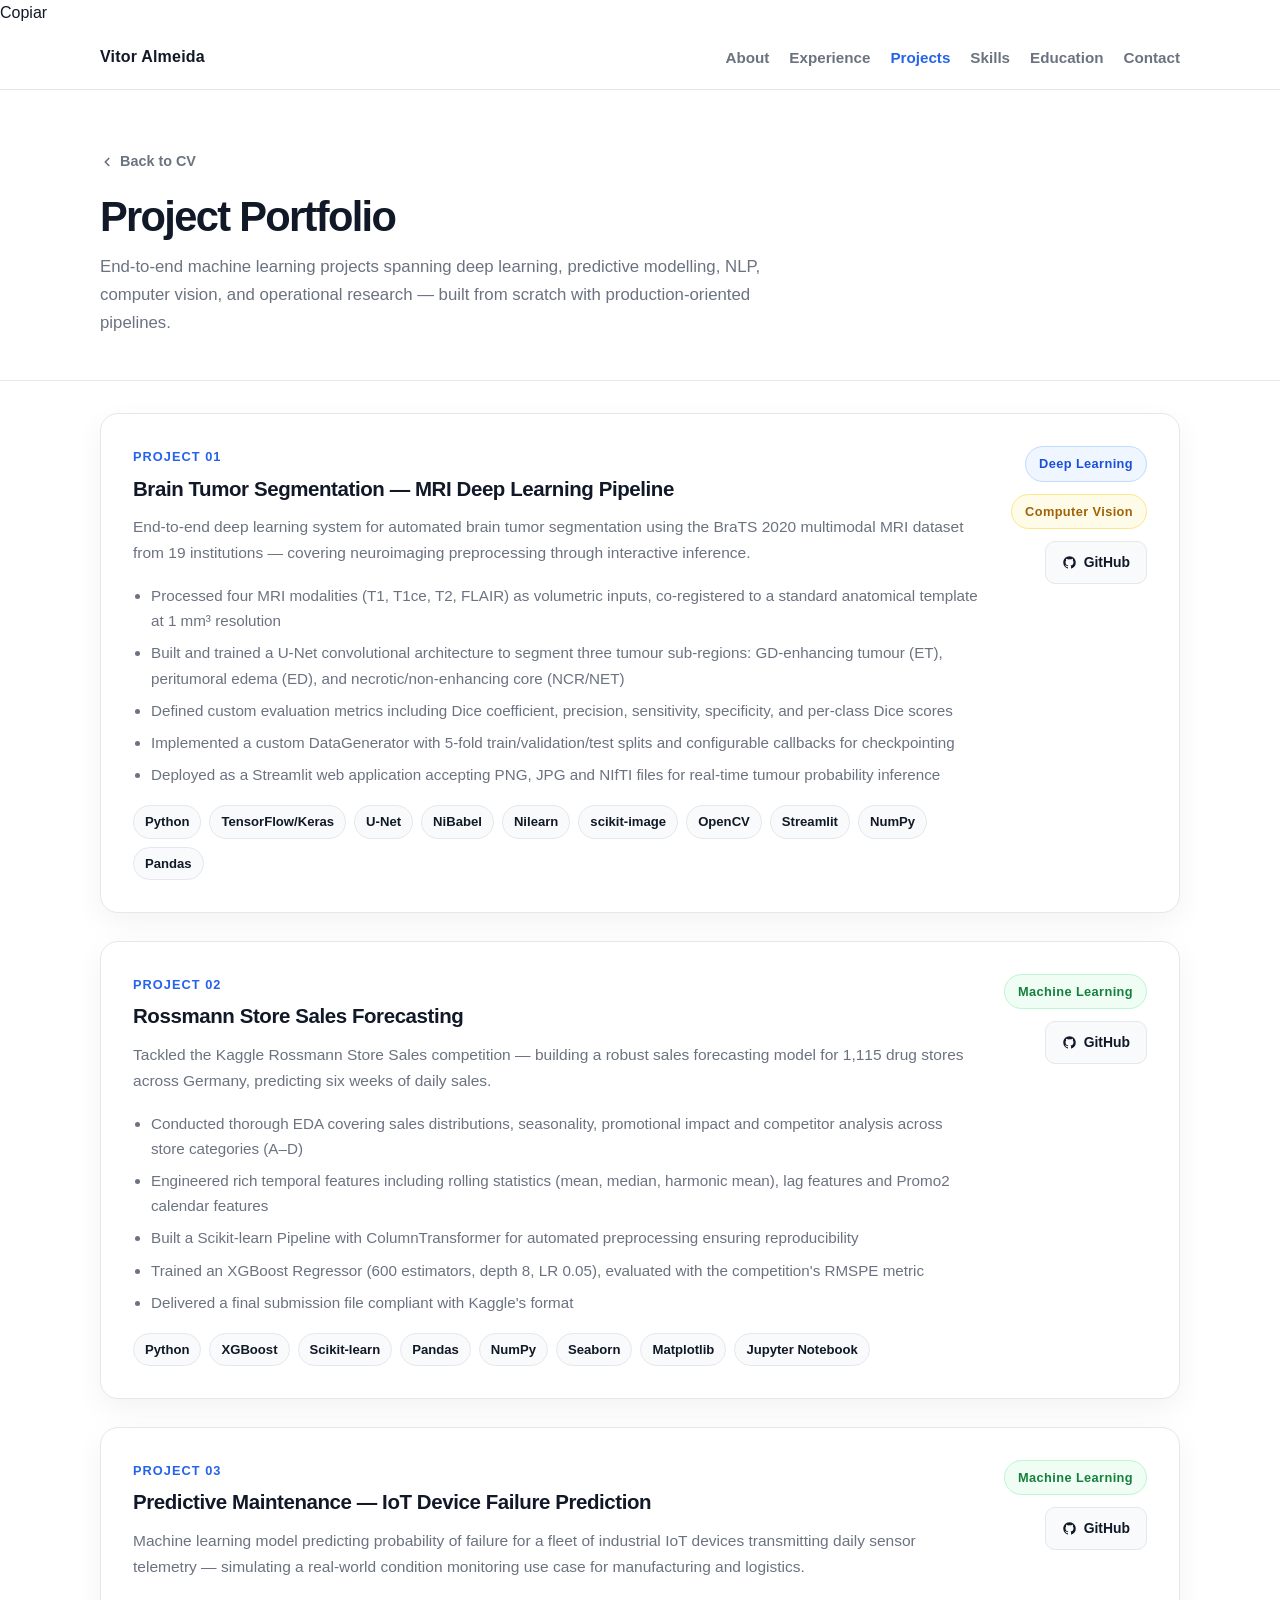
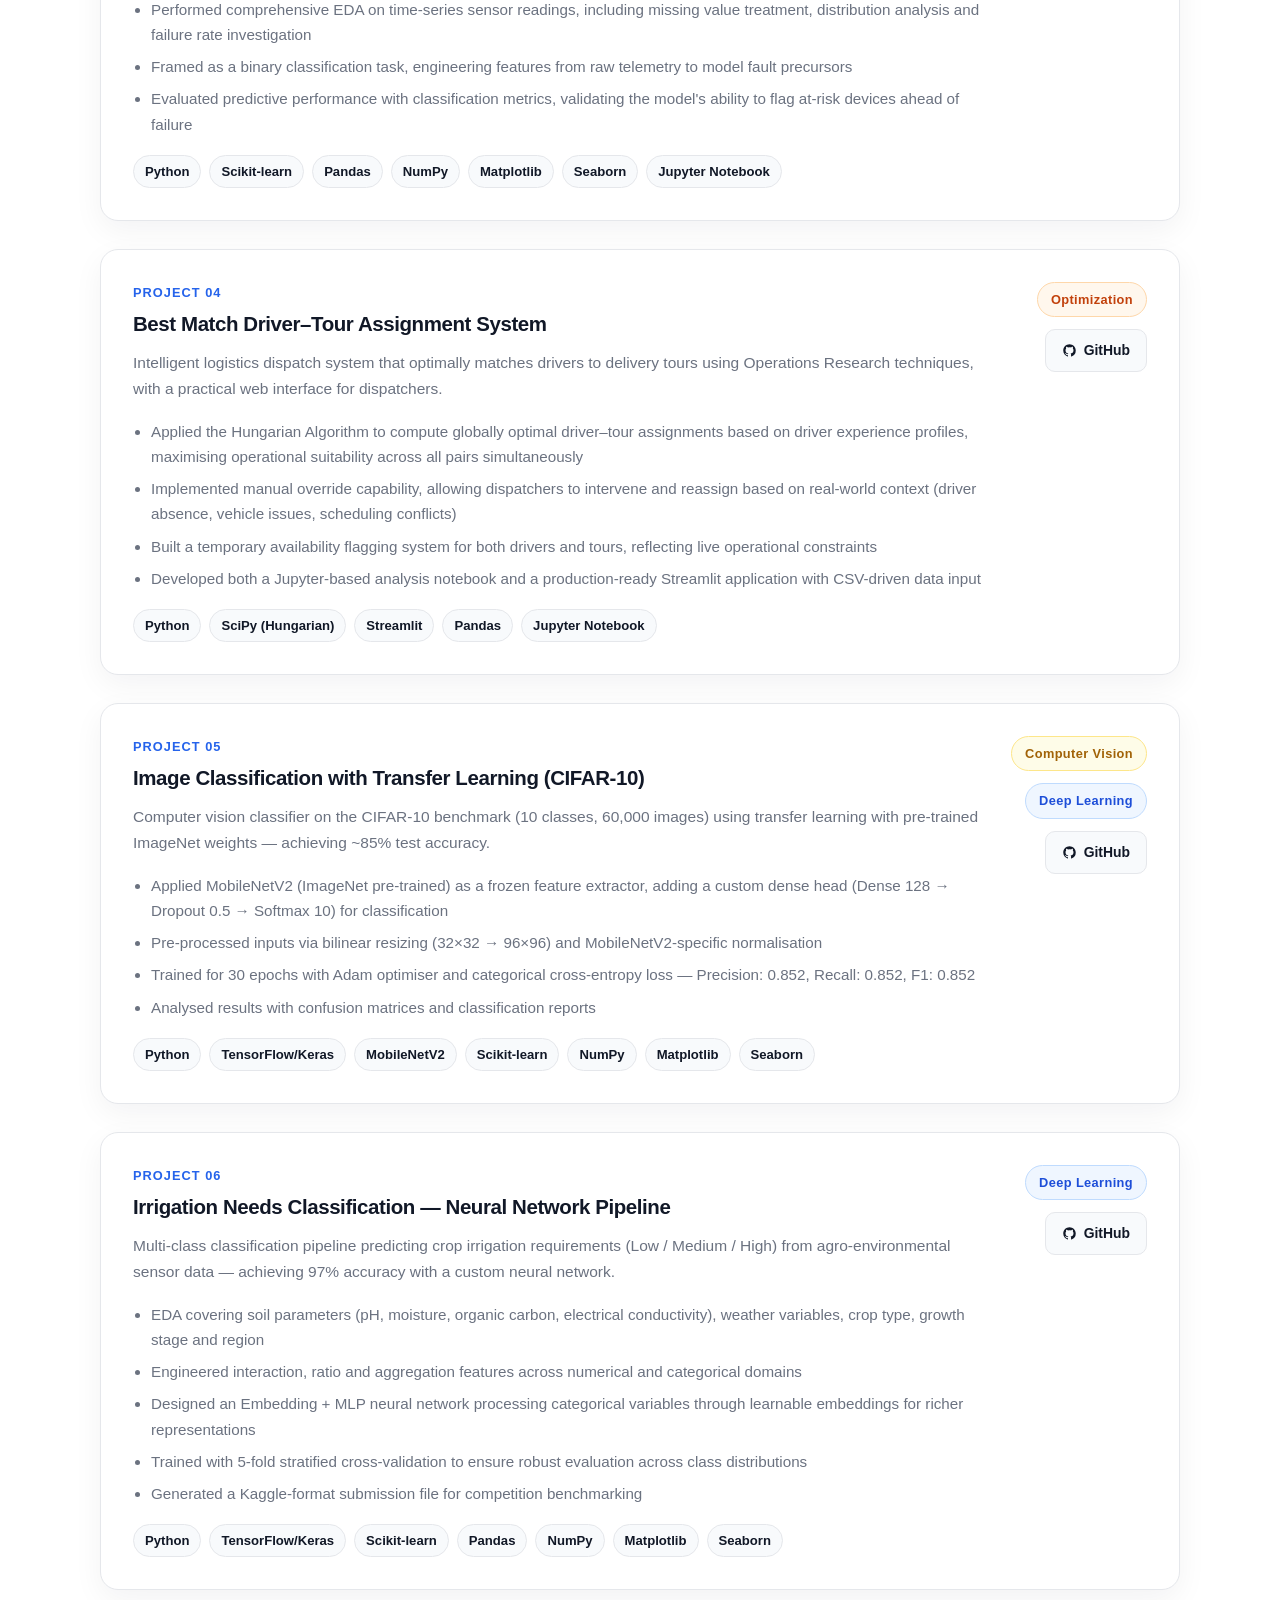
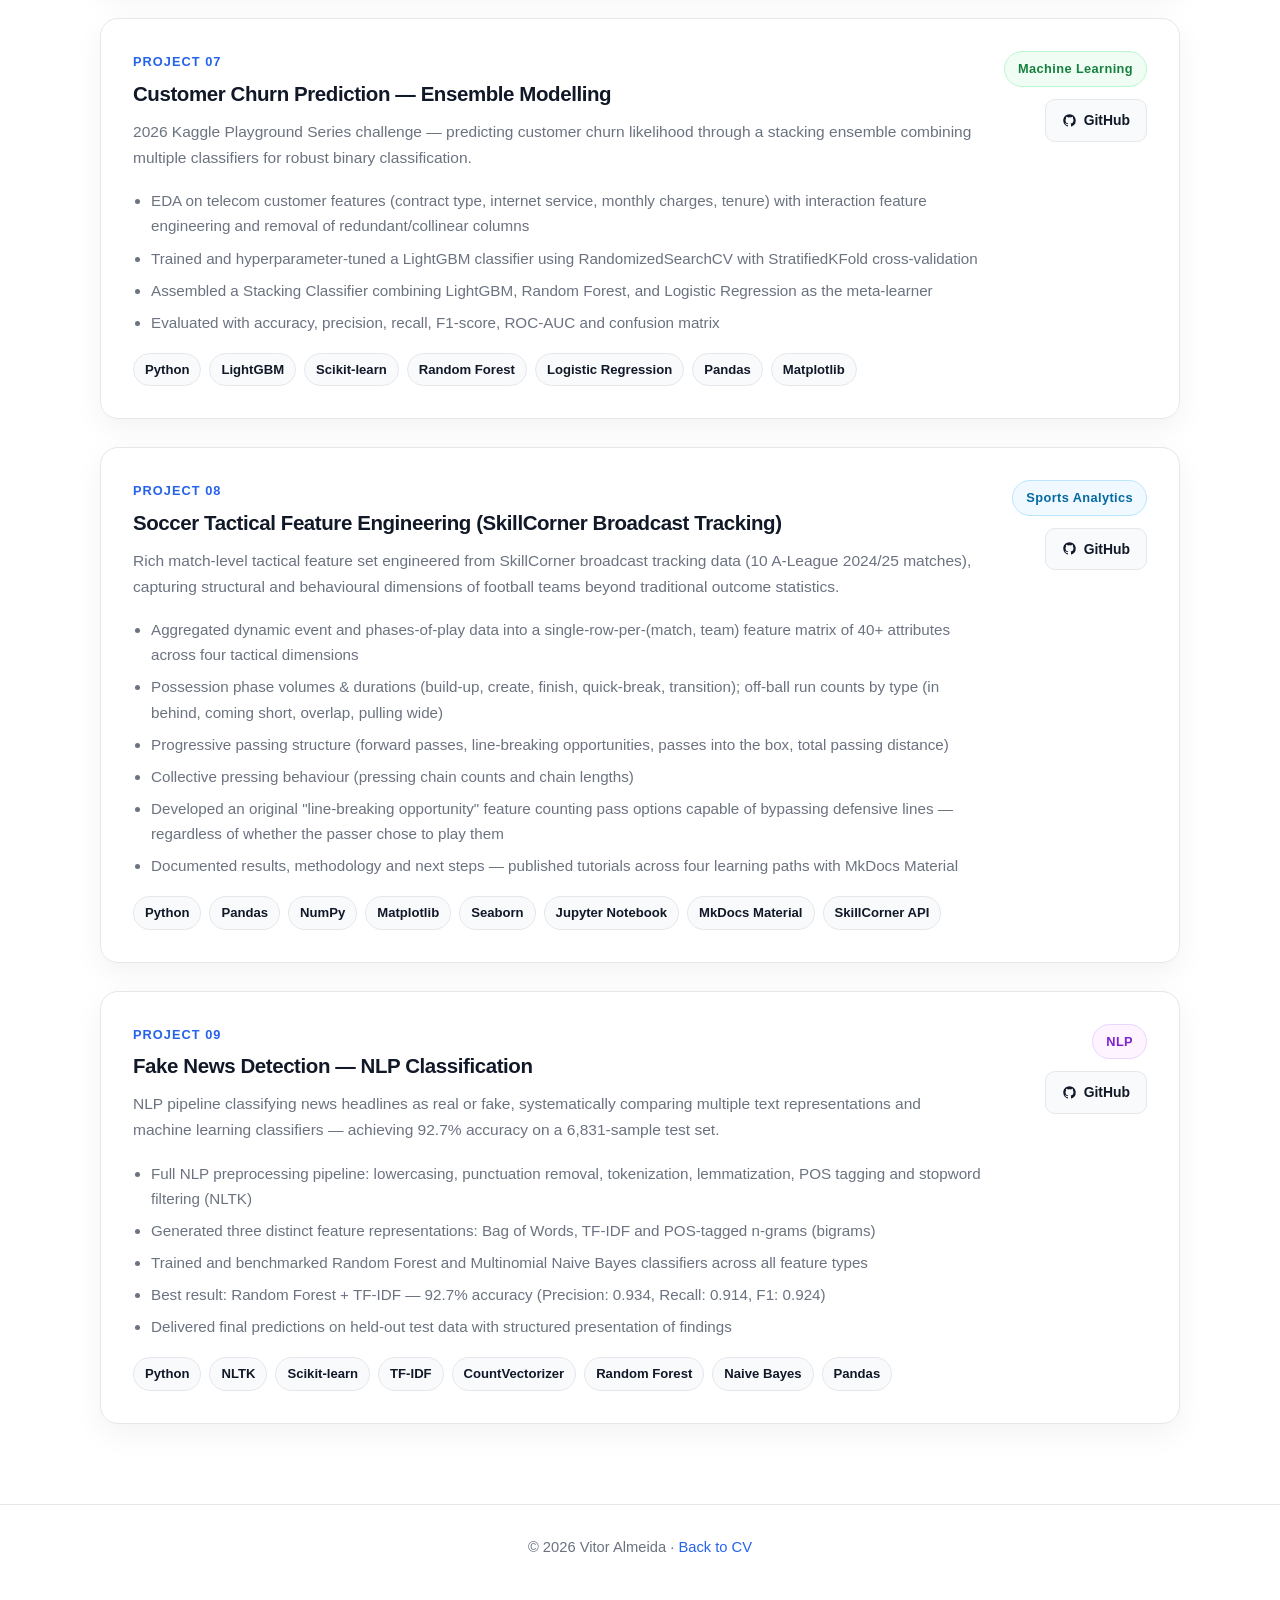
==== cv/index.html @ 694b2fa9 "Update print statement from 'Hello' to 'Goodbye'" ====
Copiar

<!DOCTYPE html>
<html lang="en">
<head>
  <meta charset="UTF-8" />
  <meta name="viewport" content="width=device-width, initial-scale=1.0" />
  <title>Projects | Vitor Almeida — Machine Learning Engineer</title>
  <meta
    name="description"
    content="Detailed project portfolio of Vitor Almeida — Machine Learning, Deep Learning, NLP, Computer Vision, and Optimization projects."
  />
  <style>
    :root {
      --bg: #ffffff;
      --surface: #ffffff;
      --text: #111827;
      --muted: #6b7280;
      --line: #e5e7eb;
      --soft: #f8fafc;
      --accent: #2563eb;
      --max-width: 1080px;
      --radius: 18px;
      --shadow: 0 10px 30px rgba(17, 24, 39, 0.05);
    }
 
    * { margin: 0; padding: 0; box-sizing: border-box; }
    html { scroll-behavior: smooth; }
    body {
      background: var(--bg);
      color: var(--text);
      font-family: -apple-system, BlinkMacSystemFont, "Segoe UI", Roboto, Inter, Arial, sans-serif;
      line-height: 1.65;
    }
    a { color: var(--accent); text-decoration: none; }
    a:hover { text-decoration: underline; }
 
    .container { width: min(92%, var(--max-width)); margin: 0 auto; }
 
    .topbar {
      position: sticky;
      top: 0;
      z-index: 1000;
      background: rgba(255, 255, 255, 0.94);
      backdrop-filter: blur(10px);
      border-bottom: 1px solid var(--line);
    }
 
    .nav {
      display: flex;
      justify-content: space-between;
      align-items: center;
      gap: 20px;
      padding: 18px 0;
    }
 
    .brand {
      font-size: 1rem;
      font-weight: 700;
      color: var(--text);
      letter-spacing: 0.2px;
    }
 
    .nav-links { display: flex; flex-wrap: wrap; gap: 20px; }
    .nav-links a { color: var(--muted); font-size: 0.95rem; font-weight: 600; }
    .nav-links a:hover { color: var(--text); text-decoration: none; }
    .nav-links a.active { color: var(--accent); }
 
    /* Page header */
    .page-hero {
      padding: 60px 0 44px;
      border-bottom: 1px solid var(--line);
    }
    .back-link {
      display: inline-flex;
      align-items: center;
      gap: 6px;
      color: var(--muted);
      font-size: 0.9rem;
      font-weight: 600;
      margin-bottom: 20px;
    }
    .back-link:hover { color: var(--text); text-decoration: none; }
    .back-link svg { width: 14px; height: 14px; }
    .page-hero h1 {
      font-size: 2.6rem;
      line-height: 1.1;
      letter-spacing: -0.04em;
      margin-bottom: 14px;
    }
    .page-hero p {
      color: var(--muted);
      font-size: 1.05rem;
      max-width: 680px;
    }
 
    /* Filter tags */
    .filter-bar {
      padding: 28px 0 10px;
      display: flex;
      flex-wrap: wrap;
      gap: 10px;
      align-items: center;
    }
    .filter-label { color: var(--muted); font-size: 0.88rem; font-weight: 700; margin-right: 4px; }
    .filter-tag {
      padding: 7px 14px;
      border: 1px solid var(--line);
      border-radius: 999px;
      background: var(--soft);
      color: var(--muted);
      font-size: 0.88rem;
      font-weight: 600;
      cursor: pointer;
      transition: 0.15s;
      user-select: none;
    }
    .filter-tag:hover, .filter-tag.active {
      background: var(--text);
      color: #fff;
      border-color: var(--text);
    }
 
    /* Projects grid */
    .projects-section { padding: 32px 0 80px; }
    .projects-list { display: grid; gap: 28px; }
 
    .project-card {
      border: 1px solid var(--line);
      border-radius: var(--radius);
      padding: 32px;
      background: var(--surface);
      box-shadow: var(--shadow);
      display: grid;
      grid-template-columns: 1fr auto;
      gap: 24px;
      align-items: start;
      transition: box-shadow 0.2s;
    }
    .project-card:hover {
      box-shadow: 0 16px 40px rgba(17, 24, 39, 0.09);
    }
 
    .project-num {
      font-size: 0.8rem;
      font-weight: 800;
      letter-spacing: 0.08em;
      color: var(--accent);
      text-transform: uppercase;
      margin-bottom: 8px;
    }
 
    .project-card h2 {
      font-size: 1.28rem;
      line-height: 1.3;
      letter-spacing: -0.02em;
      margin-bottom: 12px;
    }
 
    .project-card .description {
      color: var(--muted);
      font-size: 0.97rem;
      margin-bottom: 18px;
    }
 
    .bullet-list {
      padding-left: 18px;
      color: var(--muted);
      margin-bottom: 18px;
      font-size: 0.95rem;
    }
    .bullet-list li { margin-bottom: 7px; }
 
    .tech-stack {
      display: flex;
      flex-wrap: wrap;
      gap: 8px;
      margin-top: 4px;
    }
    .tech-tag {
      padding: 5px 11px;
      border: 1px solid var(--line);
      border-radius: 999px;
      background: var(--soft);
      color: var(--text);
      font-size: 0.82rem;
      font-weight: 600;
    }
 
    .project-meta {
      min-width: 140px;
      display: flex;
      flex-direction: column;
      gap: 12px;
      align-items: flex-end;
    }
 
    .category-badge {
      padding: 6px 13px;
      border-radius: 999px;
      font-size: 0.8rem;
      font-weight: 700;
      letter-spacing: 0.03em;
      white-space: nowrap;
    }
 
    .badge-dl   { background: #eff6ff; color: #1d4ed8; border: 1px solid #bfdbfe; }
    .badge-ml   { background: #f0fdf4; color: #15803d; border: 1px solid #bbf7d0; }
    .badge-nlp  { background: #fdf4ff; color: #7e22ce; border: 1px solid #e9d5ff; }
    .badge-opt  { background: #fff7ed; color: #c2410c; border: 1px solid #fed7aa; }
    .badge-cv   { background: #fefce8; color: #a16207; border: 1px solid #fde68a; }
    .badge-sport { background: #f0f9ff; color: #0369a1; border: 1px solid #bae6fd; }
 
    .github-link {
      display: inline-flex;
      align-items: center;
      gap: 7px;
      padding: 9px 16px;
      border: 1px solid var(--line);
      border-radius: 10px;
      font-size: 0.87rem;
      font-weight: 700;
      color: var(--text);
      background: var(--soft);
      transition: 0.15s;
      white-space: nowrap;
    }
    .github-link:hover {
      background: var(--text);
      color: #fff;
      border-color: var(--text);
      text-decoration: none;
    }
    .github-link svg { width: 15px; height: 15px; flex-shrink: 0; }
 
    /* Stats row */
    .stats-bar {
      display: grid;
      grid-template-columns: repeat(4, 1fr);
      gap: 16px;
      padding: 32px 0 0;
      border-top: 1px solid var(--line);
      margin-top: 10px;
    }
    .stat-item {
      border: 1px solid var(--line);
      border-radius: 16px;
      padding: 20px 22px;
      background: var(--surface);
      box-shadow: var(--shadow);
    }
    .stat-item .stat-number {
      font-size: 1.9rem;
      font-weight: 800;
      letter-spacing: -0.04em;
      line-height: 1;
      margin-bottom: 4px;
    }
    .stat-item .stat-label { color: var(--muted); font-size: 0.88rem; }
 
    footer {
      padding: 30px 0 50px;
      color: var(--muted);
      text-align: center;
      font-size: 0.92rem;
      border-top: 1px solid var(--line);
    }
 
    @media (max-width: 760px) {
      .project-card { grid-template-columns: 1fr; }
      .project-meta { align-items: flex-start; flex-direction: row; flex-wrap: wrap; }
      .page-hero h1 { font-size: 2rem; }
      .stats-bar { grid-template-columns: repeat(2, 1fr); }
    }
    @media (max-width: 500px) {
      .nav { flex-direction: column; align-items: flex-start; }
      .stats-bar { grid-template-columns: 1fr 1fr; }
    }
  </style>
</head>
<body>
 
<header class="topbar">
  <div class="container nav">
    <a href="../index.html" class="brand">Vitor Almeida</a>
    <nav class="nav-links">
      <a href="../index.html#about">About</a>
      <a href="../index.html#experience">Experience</a>
      <a href="projects.html" class="active">Projects</a>
      <a href="../index.html#skills">Skills</a>
      <a href="../index.html#education">Education</a>
      <a href="../index.html#contact">Contact</a>
    </nav>
  </div>
</header>
 
<main>
  <section class="page-hero">
    <div class="container">
      <a href="../index.html" class="back-link">
        <svg viewBox="0 0 16 16" fill="none" stroke="currentColor" stroke-width="2" stroke-linecap="round" stroke-linejoin="round">
          <path d="M10 12L6 8l4-4"/>
        </svg>
        Back to CV
      </a>
      <h1>Project Portfolio</h1>
      <p>End-to-end machine learning projects spanning deep learning, predictive modelling, NLP, computer vision, and operational research — built from scratch with production-oriented pipelines.</p>
    </div>
  </section>
 
  <section class="projects-section">
    <div class="container">
 
 
      <div class="projects-list">
 
        <!-- 1. Brain Tumor -->
        <article class="project-card">
          <div>
            <div class="project-num">Project 01</div>
            <h2>Brain Tumor Segmentation — MRI Deep Learning Pipeline</h2>
            <p class="description">
              End-to-end deep learning system for automated brain tumor segmentation using the BraTS 2020 multimodal MRI dataset from 19 institutions — covering neuroimaging preprocessing through interactive inference.
            </p>
            <ul class="bullet-list">
              <li>Processed four MRI modalities (T1, T1ce, T2, FLAIR) as volumetric inputs, co-registered to a standard anatomical template at 1&nbsp;mm³ resolution</li>
              <li>Built and trained a U-Net convolutional architecture to segment three tumour sub-regions: GD-enhancing tumour (ET), peritumoral edema (ED), and necrotic/non-enhancing core (NCR/NET)</li>
              <li>Defined custom evaluation metrics including Dice coefficient, precision, sensitivity, specificity, and per-class Dice scores</li>
              <li>Implemented a custom DataGenerator with 5-fold train/validation/test splits and configurable callbacks for checkpointing</li>
              <li>Deployed as a Streamlit web application accepting PNG, JPG and NIfTI files for real-time tumour probability inference</li>
            </ul>
            <div class="tech-stack">
              <span class="tech-tag">Python</span>
              <span class="tech-tag">TensorFlow/Keras</span>
              <span class="tech-tag">U-Net</span>
              <span class="tech-tag">NiBabel</span>
              <span class="tech-tag">Nilearn</span>
              <span class="tech-tag">scikit-image</span>
              <span class="tech-tag">OpenCV</span>
              <span class="tech-tag">Streamlit</span>
              <span class="tech-tag">NumPy</span>
              <span class="tech-tag">Pandas</span>
            </div>
          </div>
          <div class="project-meta">
            <span class="category-badge badge-dl">Deep Learning</span>
            <span class="category-badge badge-cv">Computer Vision</span>
            <a class="github-link" href="https://github.com/VitorAlmeida87/Brain_tumor_segmentation" target="_blank" rel="noopener noreferrer">
              <svg viewBox="0 0 24 24" fill="currentColor"><path d="M12 2C6.477 2 2 6.484 2 12.017c0 4.425 2.865 8.18 6.839 9.504.5.092.682-.217.682-.483 0-.237-.008-.868-.013-1.703-2.782.605-3.369-1.343-3.369-1.343-.454-1.158-1.11-1.466-1.11-1.466-.908-.62.069-.608.069-.608 1.003.07 1.531 1.032 1.531 1.032.892 1.53 2.341 1.088 2.91.832.092-.647.35-1.088.636-1.338-2.22-.253-4.555-1.113-4.555-4.951 0-1.093.39-1.988 1.029-2.688-.103-.253-.446-1.272.098-2.65 0 0 .84-.27 2.75 1.026A9.564 9.564 0 0112 6.844c.85.004 1.705.115 2.504.337 1.909-1.296 2.747-1.027 2.747-1.027.546 1.379.202 2.398.1 2.651.64.7 1.028 1.595 1.028 2.688 0 3.848-2.339 4.695-4.566 4.943.359.309.678.92.678 1.855 0 1.338-.012 2.419-.012 2.747 0 .268.18.58.688.482A10.019 10.019 0 0022 12.017C22 6.484 17.522 2 12 2z"/></svg>
              GitHub
            </a>
          </div>
        </article>
 
        <!-- 2. Rossmann -->
        <article class="project-card">
          <div>
            <div class="project-num">Project 02</div>
            <h2>Rossmann Store Sales Forecasting</h2>
            <p class="description">
              Tackled the Kaggle Rossmann Store Sales competition — building a robust sales forecasting model for 1,115 drug stores across Germany, predicting six weeks of daily sales.
            </p>
            <ul class="bullet-list">
              <li>Conducted thorough EDA covering sales distributions, seasonality, promotional impact and competitor analysis across store categories (A–D)</li>
              <li>Engineered rich temporal features including rolling statistics (mean, median, harmonic mean), lag features and Promo2 calendar features</li>
              <li>Built a Scikit-learn Pipeline with ColumnTransformer for automated preprocessing ensuring reproducibility</li>
              <li>Trained an XGBoost Regressor (600 estimators, depth 8, LR 0.05), evaluated with the competition's RMSPE metric</li>
              <li>Delivered a final submission file compliant with Kaggle's format</li>
            </ul>
            <div class="tech-stack">
              <span class="tech-tag">Python</span>
              <span class="tech-tag">XGBoost</span>
              <span class="tech-tag">Scikit-learn</span>
              <span class="tech-tag">Pandas</span>
              <span class="tech-tag">NumPy</span>
              <span class="tech-tag">Seaborn</span>
              <span class="tech-tag">Matplotlib</span>
              <span class="tech-tag">Jupyter Notebook</span>
            </div>
          </div>
          <div class="project-meta">
            <span class="category-badge badge-ml">Machine Learning</span>
            <a class="github-link" href="https://github.com/VitorAlmeida87/Rossman_finalproject" target="_blank" rel="noopener noreferrer">
              <svg viewBox="0 0 24 24" fill="currentColor"><path d="M12 2C6.477 2 2 6.484 2 12.017c0 4.425 2.865 8.18 6.839 9.504.5.092.682-.217.682-.483 0-.237-.008-.868-.013-1.703-2.782.605-3.369-1.343-3.369-1.343-.454-1.158-1.11-1.466-1.11-1.466-.908-.62.069-.608.069-.608 1.003.07 1.531 1.032 1.531 1.032.892 1.53 2.341 1.088 2.91.832.092-.647.35-1.088.636-1.338-2.22-.253-4.555-1.113-4.555-4.951 0-1.093.39-1.988 1.029-2.688-.103-.253-.446-1.272.098-2.65 0 0 .84-.27 2.75 1.026A9.564 9.564 0 0112 6.844c.85.004 1.705.115 2.504.337 1.909-1.296 2.747-1.027 2.747-1.027.546 1.379.202 2.398.1 2.651.64.7 1.028 1.595 1.028 2.688 0 3.848-2.339 4.695-4.566 4.943.359.309.678.92.678 1.855 0 1.338-.012 2.419-.012 2.747 0 .268.18.58.688.482A10.019 10.019 0 0022 12.017C22 6.484 17.522 2 12 2z"/></svg>
              GitHub
            </a>
          </div>
        </article>
 
        <!-- 3. Predictive Maintenance -->
        <article class="project-card">
          <div>
            <div class="project-num">Project 03</div>
            <h2>Predictive Maintenance — IoT Device Failure Prediction</h2>
            <p class="description">
              Machine learning model predicting probability of failure for a fleet of industrial IoT devices transmitting daily sensor telemetry — simulating a real-world condition monitoring use case for manufacturing and logistics.
            </p>
            <ul class="bullet-list">
              <li>Performed comprehensive EDA on time-series sensor readings, including missing value treatment, distribution analysis and failure rate investigation</li>
              <li>Framed as a binary classification task, engineering features from raw telemetry to model fault precursors</li>
              <li>Evaluated predictive performance with classification metrics, validating the model's ability to flag at-risk devices ahead of failure</li>
            </ul>
            <div class="tech-stack">
              <span class="tech-tag">Python</span>
              <span class="tech-tag">Scikit-learn</span>
              <span class="tech-tag">Pandas</span>
              <span class="tech-tag">NumPy</span>
              <span class="tech-tag">Matplotlib</span>
              <span class="tech-tag">Seaborn</span>
              <span class="tech-tag">Jupyter Notebook</span>
            </div>
          </div>
          <div class="project-meta">
            <span class="category-badge badge-ml">Machine Learning</span>
            <a class="github-link" href="https://github.com/VitorAlmeida87/Proj_Predictive_Maintenance_Dataset" target="_blank" rel="noopener noreferrer">
              <svg viewBox="0 0 24 24" fill="currentColor"><path d="M12 2C6.477 2 2 6.484 2 12.017c0 4.425 2.865 8.18 6.839 9.504.5.092.682-.217.682-.483 0-.237-.008-.868-.013-1.703-2.782.605-3.369-1.343-3.369-1.343-.454-1.158-1.11-1.466-1.11-1.466-.908-.62.069-.608.069-.608 1.003.07 1.531 1.032 1.531 1.032.892 1.53 2.341 1.088 2.91.832.092-.647.35-1.088.636-1.338-2.22-.253-4.555-1.113-4.555-4.951 0-1.093.39-1.988 1.029-2.688-.103-.253-.446-1.272.098-2.65 0 0 .84-.27 2.75 1.026A9.564 9.564 0 0112 6.844c.85.004 1.705.115 2.504.337 1.909-1.296 2.747-1.027 2.747-1.027.546 1.379.202 2.398.1 2.651.64.7 1.028 1.595 1.028 2.688 0 3.848-2.339 4.695-4.566 4.943.359.309.678.92.678 1.855 0 1.338-.012 2.419-.012 2.747 0 .268.18.58.688.482A10.019 10.019 0 0022 12.017C22 6.484 17.522 2 12 2z"/></svg>
              GitHub
            </a>
          </div>
        </article>
 
        <!-- 4. Best Match Driver -->
        <article class="project-card">
          <div>
            <div class="project-num">Project 04</div>
            <h2>Best Match Driver–Tour Assignment System</h2>
            <p class="description">
              Intelligent logistics dispatch system that optimally matches drivers to delivery tours using Operations Research techniques, with a practical web interface for dispatchers.
            </p>
            <ul class="bullet-list">
              <li>Applied the Hungarian Algorithm to compute globally optimal driver–tour assignments based on driver experience profiles, maximising operational suitability across all pairs simultaneously</li>
              <li>Implemented manual override capability, allowing dispatchers to intervene and reassign based on real-world context (driver absence, vehicle issues, scheduling conflicts)</li>
              <li>Built a temporary availability flagging system for both drivers and tours, reflecting live operational constraints</li>
              <li>Developed both a Jupyter-based analysis notebook and a production-ready Streamlit application with CSV-driven data input</li>
            </ul>
            <div class="tech-stack">
              <span class="tech-tag">Python</span>
              <span class="tech-tag">SciPy (Hungarian)</span>
              <span class="tech-tag">Streamlit</span>
              <span class="tech-tag">Pandas</span>
              <span class="tech-tag">Jupyter Notebook</span>
            </div>
          </div>
          <div class="project-meta">
            <span class="category-badge badge-opt">Optimization</span>
            <a class="github-link" href="https://github.com/VitorAlmeida87/Best-match-driver-tour" target="_blank" rel="noopener noreferrer">
              <svg viewBox="0 0 24 24" fill="currentColor"><path d="M12 2C6.477 2 2 6.484 2 12.017c0 4.425 2.865 8.18 6.839 9.504.5.092.682-.217.682-.483 0-.237-.008-.868-.013-1.703-2.782.605-3.369-1.343-3.369-1.343-.454-1.158-1.11-1.466-1.11-1.466-.908-.62.069-.608.069-.608 1.003.07 1.531 1.032 1.531 1.032.892 1.53 2.341 1.088 2.91.832.092-.647.35-1.088.636-1.338-2.22-.253-4.555-1.113-4.555-4.951 0-1.093.39-1.988 1.029-2.688-.103-.253-.446-1.272.098-2.65 0 0 .84-.27 2.75 1.026A9.564 9.564 0 0112 6.844c.85.004 1.705.115 2.504.337 1.909-1.296 2.747-1.027 2.747-1.027.546 1.379.202 2.398.1 2.651.64.7 1.028 1.595 1.028 2.688 0 3.848-2.339 4.695-4.566 4.943.359.309.678.92.678 1.855 0 1.338-.012 2.419-.012 2.747 0 .268.18.58.688.482A10.019 10.019 0 0022 12.017C22 6.484 17.522 2 12 2z"/></svg>
              GitHub
            </a>
          </div>
        </article>
 
        <!-- 5. Image Classification -->
        <article class="project-card">
          <div>
            <div class="project-num">Project 05</div>
            <h2>Image Classification with Transfer Learning (CIFAR-10)</h2>
            <p class="description">
              Computer vision classifier on the CIFAR-10 benchmark (10 classes, 60,000 images) using transfer learning with pre-trained ImageNet weights — achieving ~85% test accuracy.
            </p>
            <ul class="bullet-list">
              <li>Applied MobileNetV2 (ImageNet pre-trained) as a frozen feature extractor, adding a custom dense head (Dense 128 → Dropout 0.5 → Softmax 10) for classification</li>
              <li>Pre-processed inputs via bilinear resizing (32×32 → 96×96) and MobileNetV2-specific normalisation</li>
              <li>Trained for 30 epochs with Adam optimiser and categorical cross-entropy loss — Precision: 0.852, Recall: 0.852, F1: 0.852</li>
              <li>Analysed results with confusion matrices and classification reports</li>
            </ul>
            <div class="tech-stack">
              <span class="tech-tag">Python</span>
              <span class="tech-tag">TensorFlow/Keras</span>
              <span class="tech-tag">MobileNetV2</span>
              <span class="tech-tag">Scikit-learn</span>
              <span class="tech-tag">NumPy</span>
              <span class="tech-tag">Matplotlib</span>
              <span class="tech-tag">Seaborn</span>
            </div>
          </div>
          <div class="project-meta">
            <span class="category-badge badge-cv">Computer Vision</span>
            <span class="category-badge badge-dl">Deep Learning</span>
            <a class="github-link" href="https://github.com/VitorAlmeida87/Project_imageClassification" target="_blank" rel="noopener noreferrer">
              <svg viewBox="0 0 24 24" fill="currentColor"><path d="M12 2C6.477 2 2 6.484 2 12.017c0 4.425 2.865 8.18 6.839 9.504.5.092.682-.217.682-.483 0-.237-.008-.868-.013-1.703-2.782.605-3.369-1.343-3.369-1.343-.454-1.158-1.11-1.466-1.11-1.466-.908-.62.069-.608.069-.608 1.003.07 1.531 1.032 1.531 1.032.892 1.53 2.341 1.088 2.91.832.092-.647.35-1.088.636-1.338-2.22-.253-4.555-1.113-4.555-4.951 0-1.093.39-1.988 1.029-2.688-.103-.253-.446-1.272.098-2.65 0 0 .84-.27 2.75 1.026A9.564 9.564 0 0112 6.844c.85.004 1.705.115 2.504.337 1.909-1.296 2.747-1.027 2.747-1.027.546 1.379.202 2.398.1 2.651.64.7 1.028 1.595 1.028 2.688 0 3.848-2.339 4.695-4.566 4.943.359.309.678.92.678 1.855 0 1.338-.012 2.419-.012 2.747 0 .268.18.58.688.482A10.019 10.019 0 0022 12.017C22 6.484 17.522 2 12 2z"/></svg>
              GitHub
            </a>
          </div>
        </article>
 
        <!-- 6. Irrigation -->
        <article class="project-card">
          <div>
            <div class="project-num">Project 06</div>
            <h2>Irrigation Needs Classification — Neural Network Pipeline</h2>
            <p class="description">
              Multi-class classification pipeline predicting crop irrigation requirements (Low / Medium / High) from agro-environmental sensor data — achieving 97% accuracy with a custom neural network.
            </p>
            <ul class="bullet-list">
              <li>EDA covering soil parameters (pH, moisture, organic carbon, electrical conductivity), weather variables, crop type, growth stage and region</li>
              <li>Engineered interaction, ratio and aggregation features across numerical and categorical domains</li>
              <li>Designed an Embedding + MLP neural network processing categorical variables through learnable embeddings for richer representations</li>
              <li>Trained with 5-fold stratified cross-validation to ensure robust evaluation across class distributions</li>
              <li>Generated a Kaggle-format submission file for competition benchmarking</li>
            </ul>
            <div class="tech-stack">
              <span class="tech-tag">Python</span>
              <span class="tech-tag">TensorFlow/Keras</span>
              <span class="tech-tag">Scikit-learn</span>
              <span class="tech-tag">Pandas</span>
              <span class="tech-tag">NumPy</span>
              <span class="tech-tag">Matplotlib</span>
              <span class="tech-tag">Seaborn</span>
            </div>
          </div>
          <div class="project-meta">
            <span class="category-badge badge-dl">Deep Learning</span>
            <a class="github-link" href="https://github.com/VitorAlmeida87/irrigation_needs" target="_blank" rel="noopener noreferrer">
              <svg viewBox="0 0 24 24" fill="currentColor"><path d="M12 2C6.477 2 2 6.484 2 12.017c0 4.425 2.865 8.18 6.839 9.504.5.092.682-.217.682-.483 0-.237-.008-.868-.013-1.703-2.782.605-3.369-1.343-3.369-1.343-.454-1.158-1.11-1.466-1.11-1.466-.908-.62.069-.608.069-.608 1.003.07 1.531 1.032 1.531 1.032.892 1.53 2.341 1.088 2.91.832.092-.647.35-1.088.636-1.338-2.22-.253-4.555-1.113-4.555-4.951 0-1.093.39-1.988 1.029-2.688-.103-.253-.446-1.272.098-2.65 0 0 .84-.27 2.75 1.026A9.564 9.564 0 0112 6.844c.85.004 1.705.115 2.504.337 1.909-1.296 2.747-1.027 2.747-1.027.546 1.379.202 2.398.1 2.651.64.7 1.028 1.595 1.028 2.688 0 3.848-2.339 4.695-4.566 4.943.359.309.678.92.678 1.855 0 1.338-.012 2.419-.012 2.747 0 .268.18.58.688.482A10.019 10.019 0 0022 12.017C22 6.484 17.522 2 12 2z"/></svg>
              GitHub
            </a>
          </div>
        </article>
 
        <!-- 7. Customer Churn -->
        <article class="project-card">
          <div>
            <div class="project-num">Project 07</div>
            <h2>Customer Churn Prediction — Ensemble Modelling</h2>
            <p class="description">
              2026 Kaggle Playground Series challenge — predicting customer churn likelihood through a stacking ensemble combining multiple classifiers for robust binary classification.
            </p>
            <ul class="bullet-list">
              <li>EDA on telecom customer features (contract type, internet service, monthly charges, tenure) with interaction feature engineering and removal of redundant/collinear columns</li>
              <li>Trained and hyperparameter-tuned a LightGBM classifier using RandomizedSearchCV with StratifiedKFold cross-validation</li>
              <li>Assembled a Stacking Classifier combining LightGBM, Random Forest, and Logistic Regression as the meta-learner</li>
              <li>Evaluated with accuracy, precision, recall, F1-score, ROC-AUC and confusion matrix</li>
            </ul>
            <div class="tech-stack">
              <span class="tech-tag">Python</span>
              <span class="tech-tag">LightGBM</span>
              <span class="tech-tag">Scikit-learn</span>
              <span class="tech-tag">Random Forest</span>
              <span class="tech-tag">Logistic Regression</span>
              <span class="tech-tag">Pandas</span>
              <span class="tech-tag">Matplotlib</span>
            </div>
          </div>
          <div class="project-meta">
            <span class="category-badge badge-ml">Machine Learning</span>
            <a class="github-link" href="https://github.com/VitorAlmeida87/Costumer_churn" target="_blank" rel="noopener noreferrer">
              <svg viewBox="0 0 24 24" fill="currentColor"><path d="M12 2C6.477 2 2 6.484 2 12.017c0 4.425 2.865 8.18 6.839 9.504.5.092.682-.217.682-.483 0-.237-.008-.868-.013-1.703-2.782.605-3.369-1.343-3.369-1.343-.454-1.158-1.11-1.466-1.11-1.466-.908-.62.069-.608.069-.608 1.003.07 1.531 1.032 1.531 1.032.892 1.53 2.341 1.088 2.91.832.092-.647.35-1.088.636-1.338-2.22-.253-4.555-1.113-4.555-4.951 0-1.093.39-1.988 1.029-2.688-.103-.253-.446-1.272.098-2.65 0 0 .84-.27 2.75 1.026A9.564 9.564 0 0112 6.844c.85.004 1.705.115 2.504.337 1.909-1.296 2.747-1.027 2.747-1.027.546 1.379.202 2.398.1 2.651.64.7 1.028 1.595 1.028 2.688 0 3.848-2.339 4.695-4.566 4.943.359.309.678.92.678 1.855 0 1.338-.012 2.419-.012 2.747 0 .268.18.58.688.482A10.019 10.019 0 0022 12.017C22 6.484 17.522 2 12 2z"/></svg>
              GitHub
            </a>
          </div>
        </article>
 
        <!-- 8. Soccer -->
        <article class="project-card">
          <div>
            <div class="project-num">Project 08</div>
            <h2>Soccer Tactical Feature Engineering (SkillCorner Broadcast Tracking)</h2>
            <p class="description">
              Rich match-level tactical feature set engineered from SkillCorner broadcast tracking data (10 A-League 2024/25 matches), capturing structural and behavioural dimensions of football teams beyond traditional outcome statistics.
            </p>
            <ul class="bullet-list">
              <li>Aggregated dynamic event and phases-of-play data into a single-row-per-(match, team) feature matrix of 40+ attributes across four tactical dimensions</li>
              <li>Possession phase volumes &amp; durations (build-up, create, finish, quick-break, transition); off-ball run counts by type (in behind, coming short, overlap, pulling wide)</li>
              <li>Progressive passing structure (forward passes, line-breaking opportunities, passes into the box, total passing distance)</li>
              <li>Collective pressing behaviour (pressing chain counts and chain lengths)</li>
              <li>Developed an original "line-breaking opportunity" feature counting pass options capable of bypassing defensive lines — regardless of whether the passer chose to play them</li>
              <li>Documented results, methodology and next steps — published tutorials across four learning paths with MkDocs Material</li>
            </ul>
            <div class="tech-stack">
              <span class="tech-tag">Python</span>
              <span class="tech-tag">Pandas</span>
              <span class="tech-tag">NumPy</span>
              <span class="tech-tag">Matplotlib</span>
              <span class="tech-tag">Seaborn</span>
              <span class="tech-tag">Jupyter Notebook</span>
              <span class="tech-tag">MkDocs Material</span>
              <span class="tech-tag">SkillCorner API</span>
            </div>
          </div>
          <div class="project-meta">
            <span class="category-badge badge-sport">Sports Analytics</span>
            <a class="github-link" href="https://github.com/VitorAlmeida87/Soccer-Feature-Engineering" target="_blank" rel="noopener noreferrer">
              <svg viewBox="0 0 24 24" fill="currentColor"><path d="M12 2C6.477 2 2 6.484 2 12.017c0 4.425 2.865 8.18 6.839 9.504.5.092.682-.217.682-.483 0-.237-.008-.868-.013-1.703-2.782.605-3.369-1.343-3.369-1.343-.454-1.158-1.11-1.466-1.11-1.466-.908-.62.069-.608.069-.608 1.003.07 1.531 1.032 1.531 1.032.892 1.53 2.341 1.088 2.91.832.092-.647.35-1.088.636-1.338-2.22-.253-4.555-1.113-4.555-4.951 0-1.093.39-1.988 1.029-2.688-.103-.253-.446-1.272.098-2.65 0 0 .84-.27 2.75 1.026A9.564 9.564 0 0112 6.844c.85.004 1.705.115 2.504.337 1.909-1.296 2.747-1.027 2.747-1.027.546 1.379.202 2.398.1 2.651.64.7 1.028 1.595 1.028 2.688 0 3.848-2.339 4.695-4.566 4.943.359.309.678.92.678 1.855 0 1.338-.012 2.419-.012 2.747 0 .268.18.58.688.482A10.019 10.019 0 0022 12.017C22 6.484 17.522 2 12 2z"/></svg>
              GitHub
            </a>
          </div>
        </article>
 
        <!-- 9. Fake News -->
        <article class="project-card">
          <div>
            <div class="project-num">Project 09</div>
            <h2>Fake News Detection — NLP Classification</h2>
            <p class="description">
              NLP pipeline classifying news headlines as real or fake, systematically comparing multiple text representations and machine learning classifiers — achieving 92.7% accuracy on a 6,831-sample test set.
            </p>
            <ul class="bullet-list">
              <li>Full NLP preprocessing pipeline: lowercasing, punctuation removal, tokenization, lemmatization, POS tagging and stopword filtering (NLTK)</li>
              <li>Generated three distinct feature representations: Bag of Words, TF-IDF and POS-tagged n-grams (bigrams)</li>
              <li>Trained and benchmarked Random Forest and Multinomial Naive Bayes classifiers across all feature types</li>
              <li>Best result: Random Forest + TF-IDF — 92.7% accuracy (Precision: 0.934, Recall: 0.914, F1: 0.924)</li>
              <li>Delivered final predictions on held-out test data with structured presentation of findings</li>
            </ul>
            <div class="tech-stack">
              <span class="tech-tag">Python</span>
              <span class="tech-tag">NLTK</span>
              <span class="tech-tag">Scikit-learn</span>
              <span class="tech-tag">TF-IDF</span>
              <span class="tech-tag">CountVectorizer</span>
              <span class="tech-tag">Random Forest</span>
              <span class="tech-tag">Naive Bayes</span>
              <span class="tech-tag">Pandas</span>
            </div>
          </div>
          <div class="project-meta">
            <span class="category-badge badge-nlp">NLP</span>
            <a class="github-link" href="https://github.com/VitorAlmeida87/project-3-nlp" target="_blank" rel="noopener noreferrer">
              <svg viewBox="0 0 24 24" fill="currentColor"><path d="M12 2C6.477 2 2 6.484 2 12.017c0 4.425 2.865 8.18 6.839 9.504.5.092.682-.217.682-.483 0-.237-.008-.868-.013-1.703-2.782.605-3.369-1.343-3.369-1.343-.454-1.158-1.11-1.466-1.11-1.466-.908-.62.069-.608.069-.608 1.003.07 1.531 1.032 1.531 1.032.892 1.53 2.341 1.088 2.91.832.092-.647.35-1.088.636-1.338-2.22-.253-4.555-1.113-4.555-4.951 0-1.093.39-1.988 1.029-2.688-.103-.253-.446-1.272.098-2.65 0 0 .84-.27 2.75 1.026A9.564 9.564 0 0112 6.844c.85.004 1.705.115 2.504.337 1.909-1.296 2.747-1.027 2.747-1.027.546 1.379.202 2.398.1 2.651.64.7 1.028 1.595 1.028 2.688 0 3.848-2.339 4.695-4.566 4.943.359.309.678.92.678 1.855 0 1.338-.012 2.419-.012 2.747 0 .268.18.58.688.482A10.019 10.019 0 0022 12.017C22 6.484 17.522 2 12 2z"/></svg>
              GitHub
            </a>
          </div>
        </article>
 
      </div><!-- /projects-list -->
    </div>
  </section>
</main>
 
<footer>
  <div class="container">
    © 2026 Vitor Almeida · <a href="../index.html">Back to CV</a>
  </div>
</footer>
 
</body>
</html>
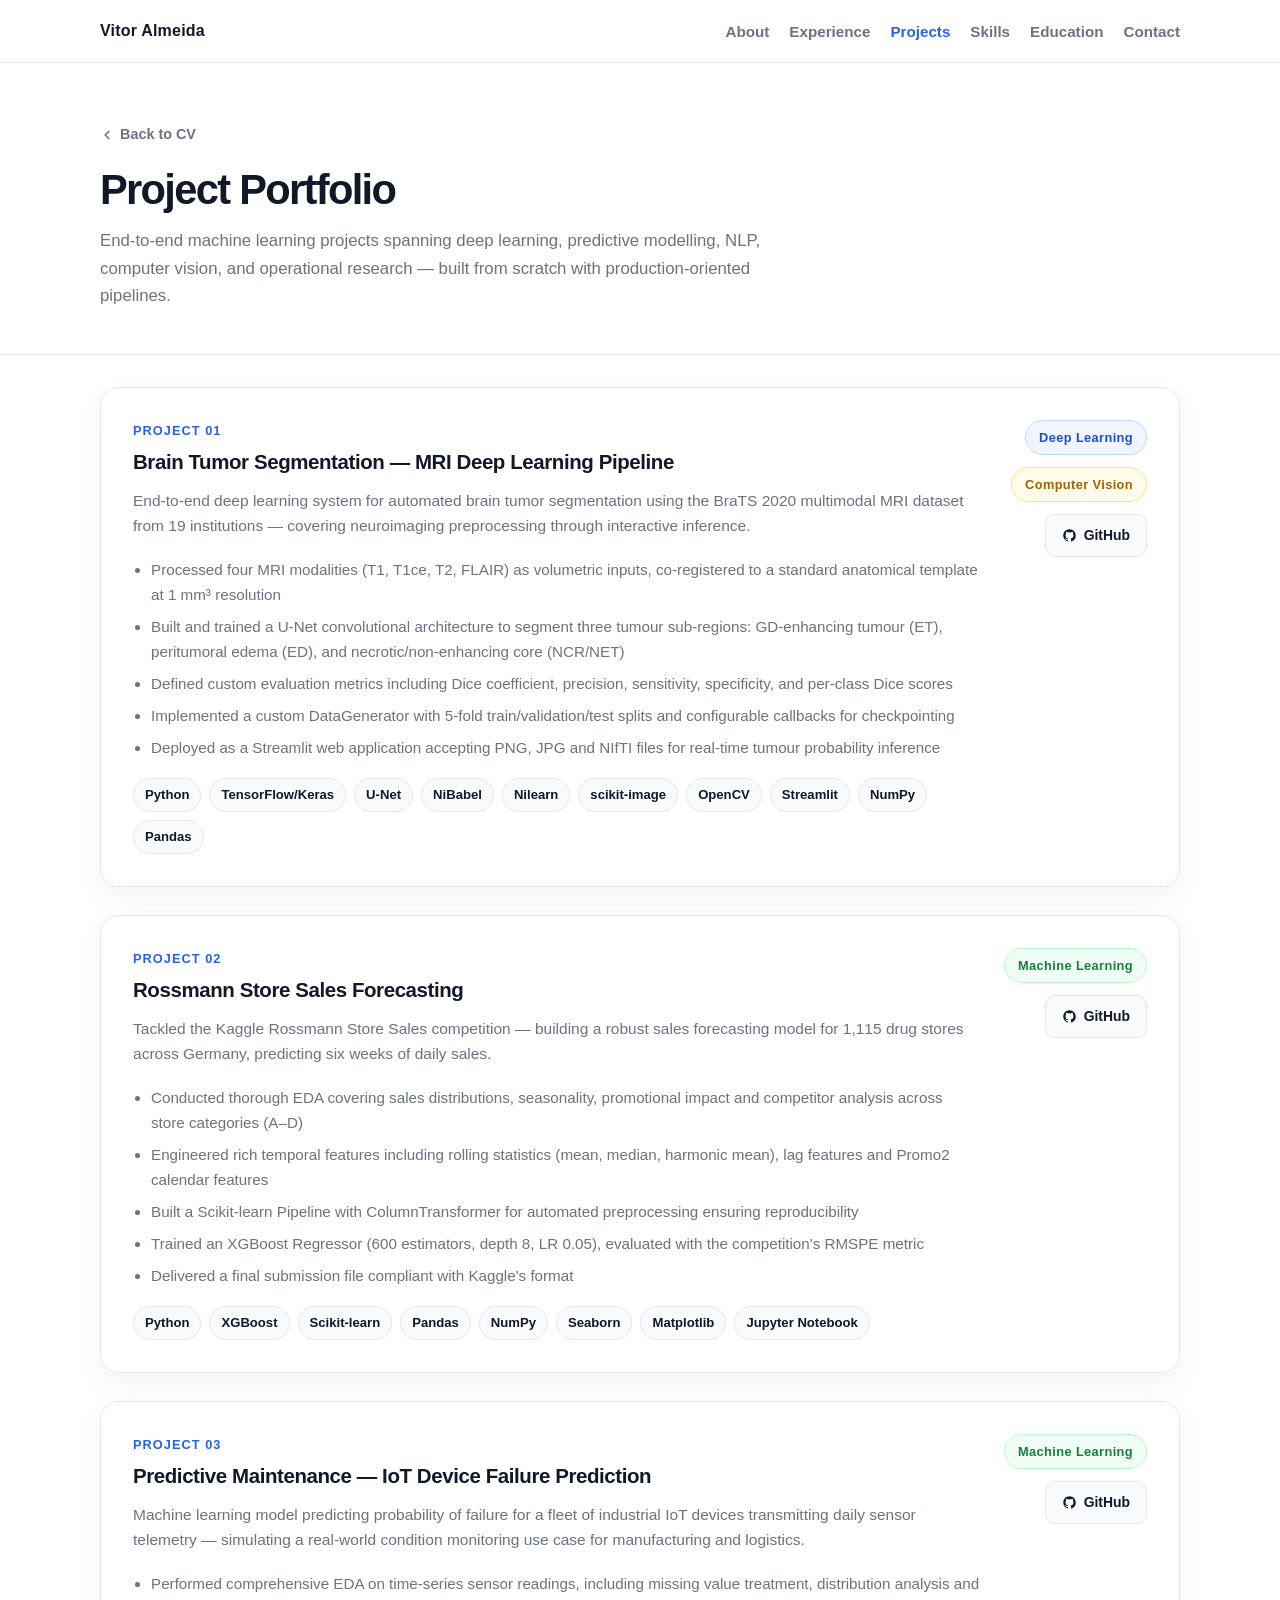
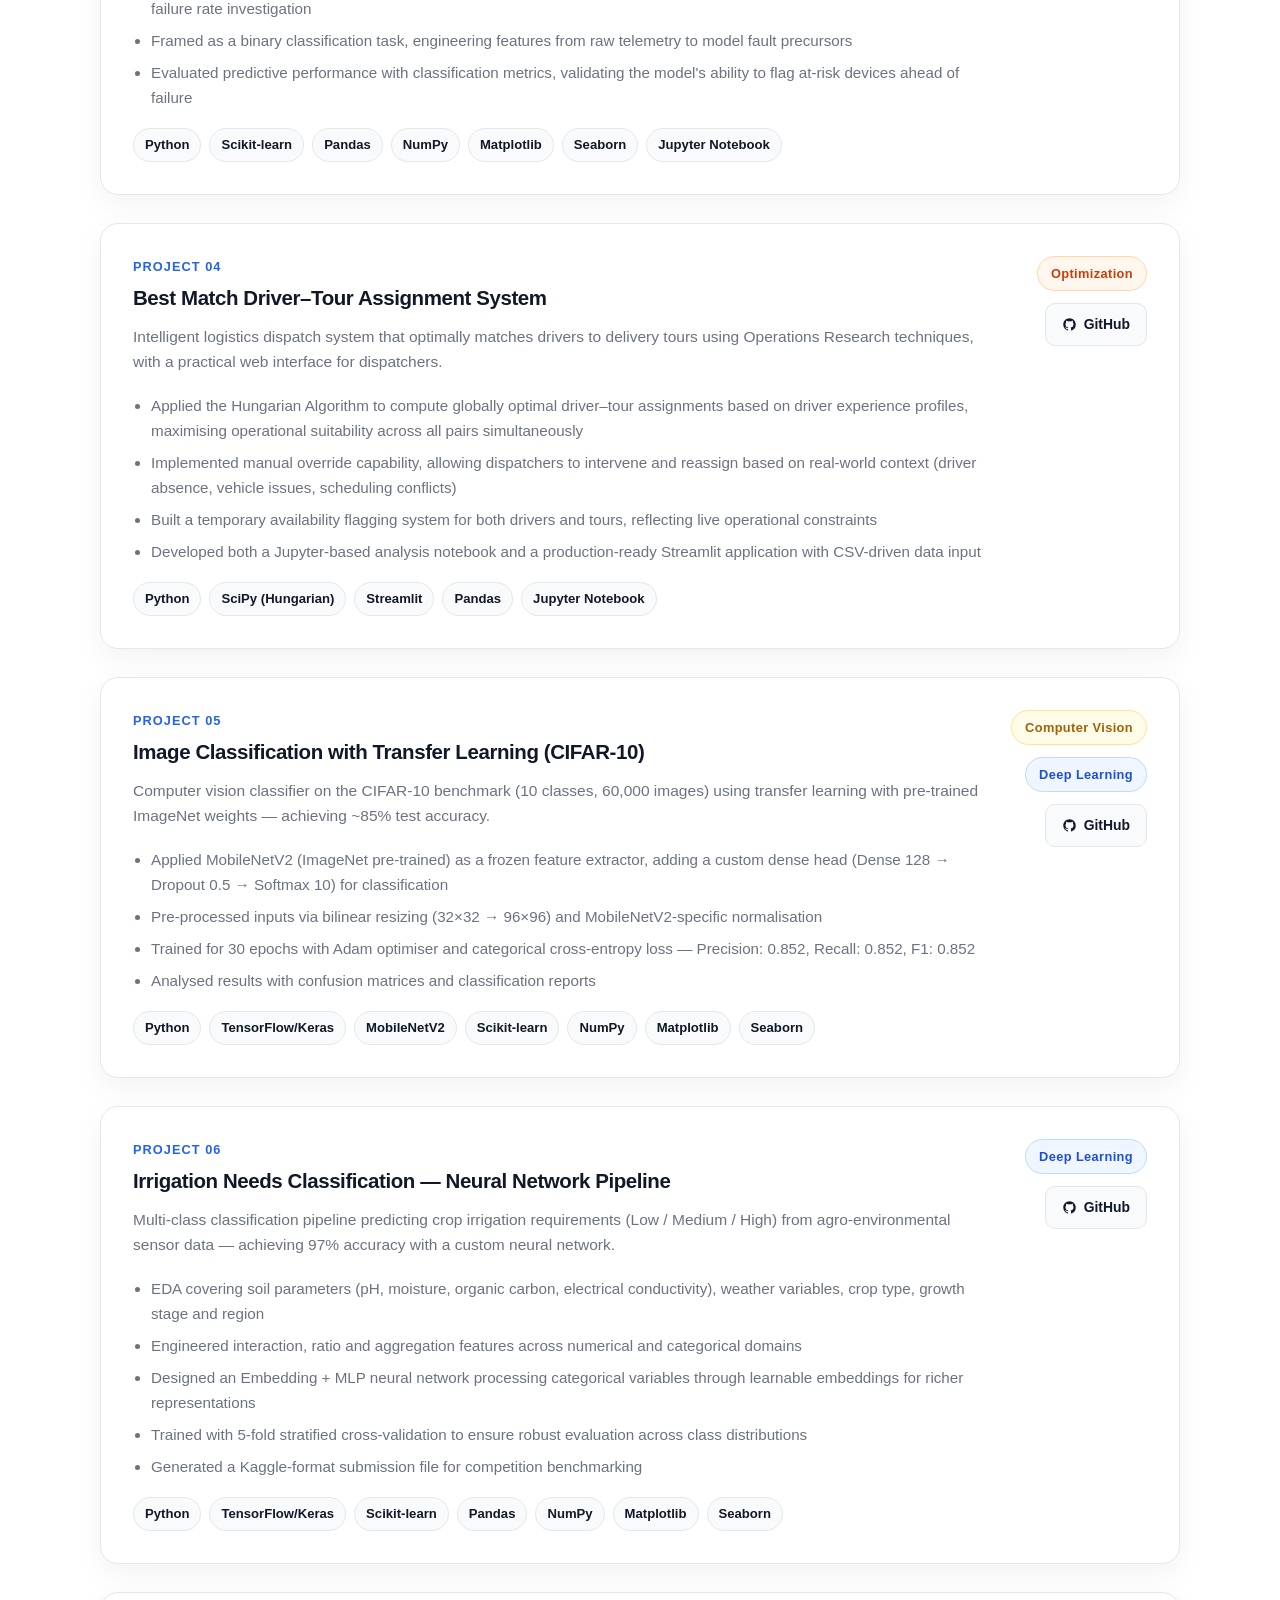
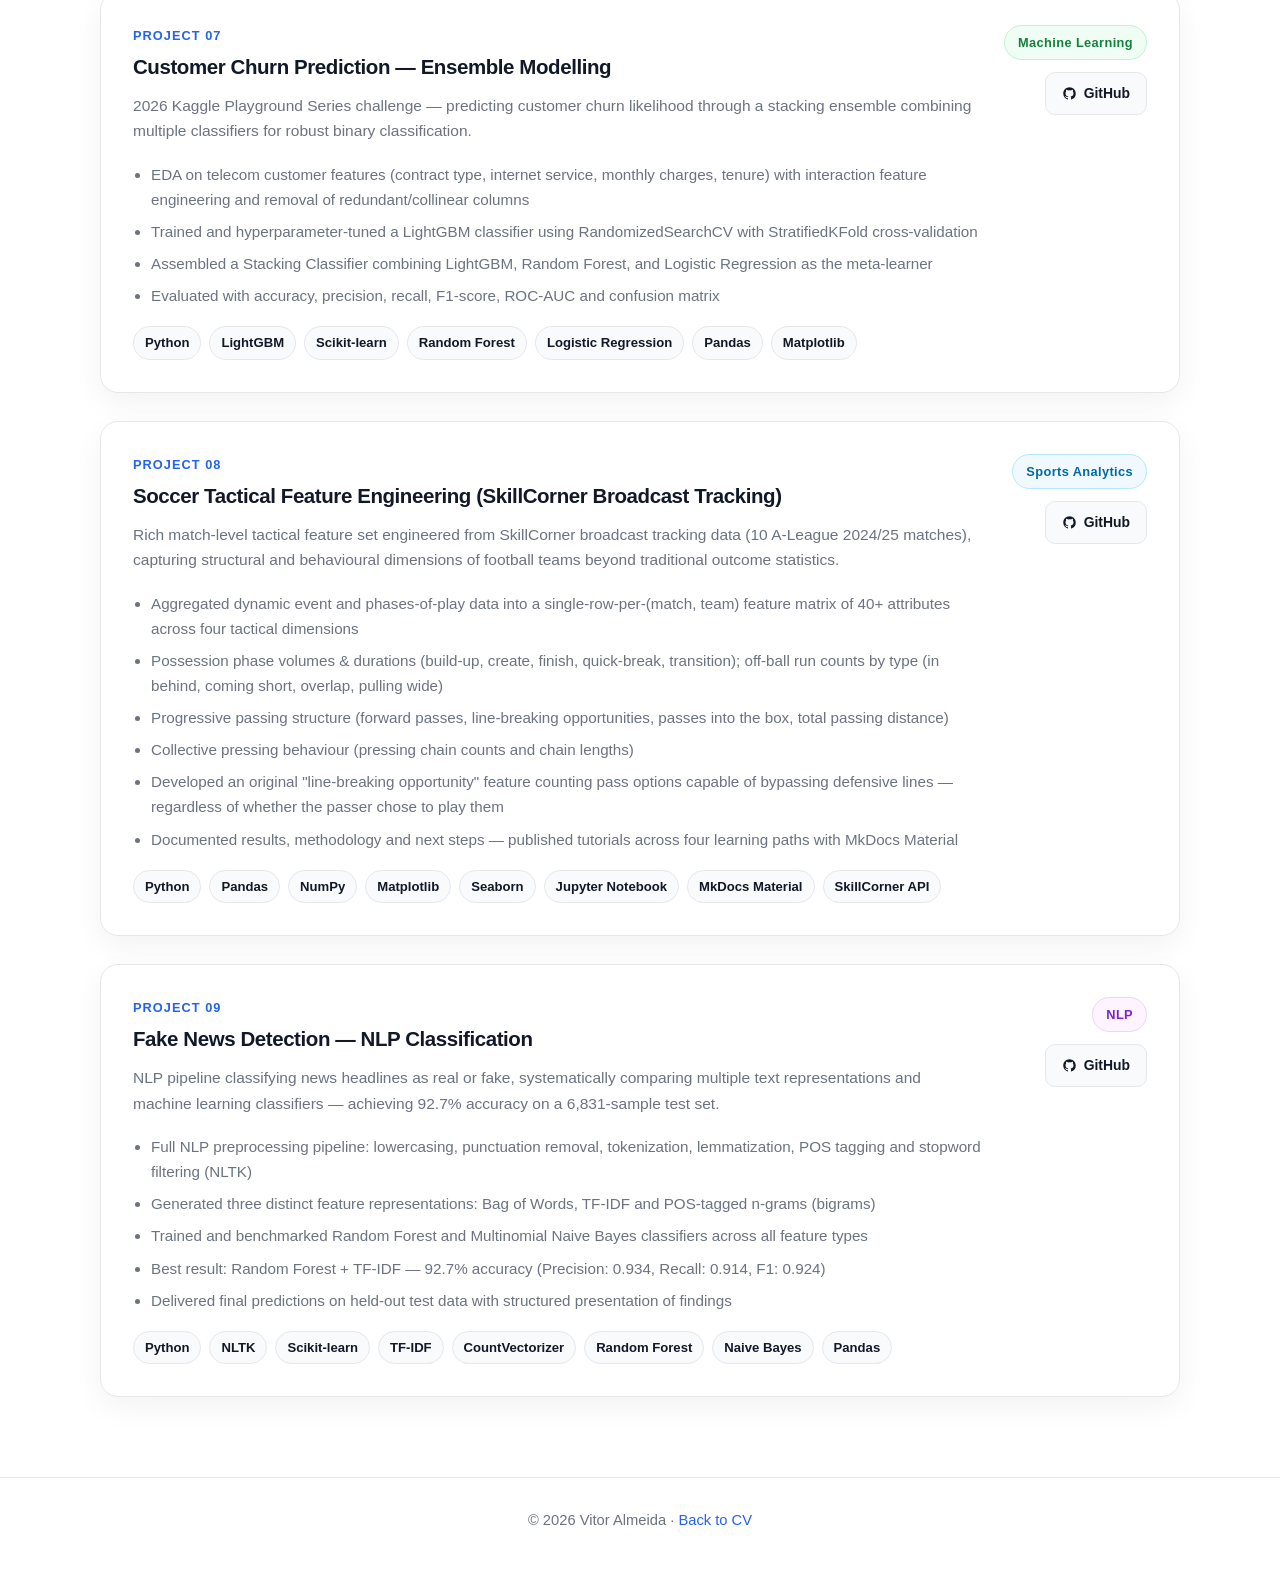
==== commit 11df33f8: "Clean up index.html by removing 'Copiar' Removed unnecessary text from the HTML file." ====
--- a/cv/index.html
+++ b/cv/index.html
@@ -1,6 +1,3 @@
-
-Copiar
-
 <!DOCTYPE html>
 <html lang="en">
 <head>
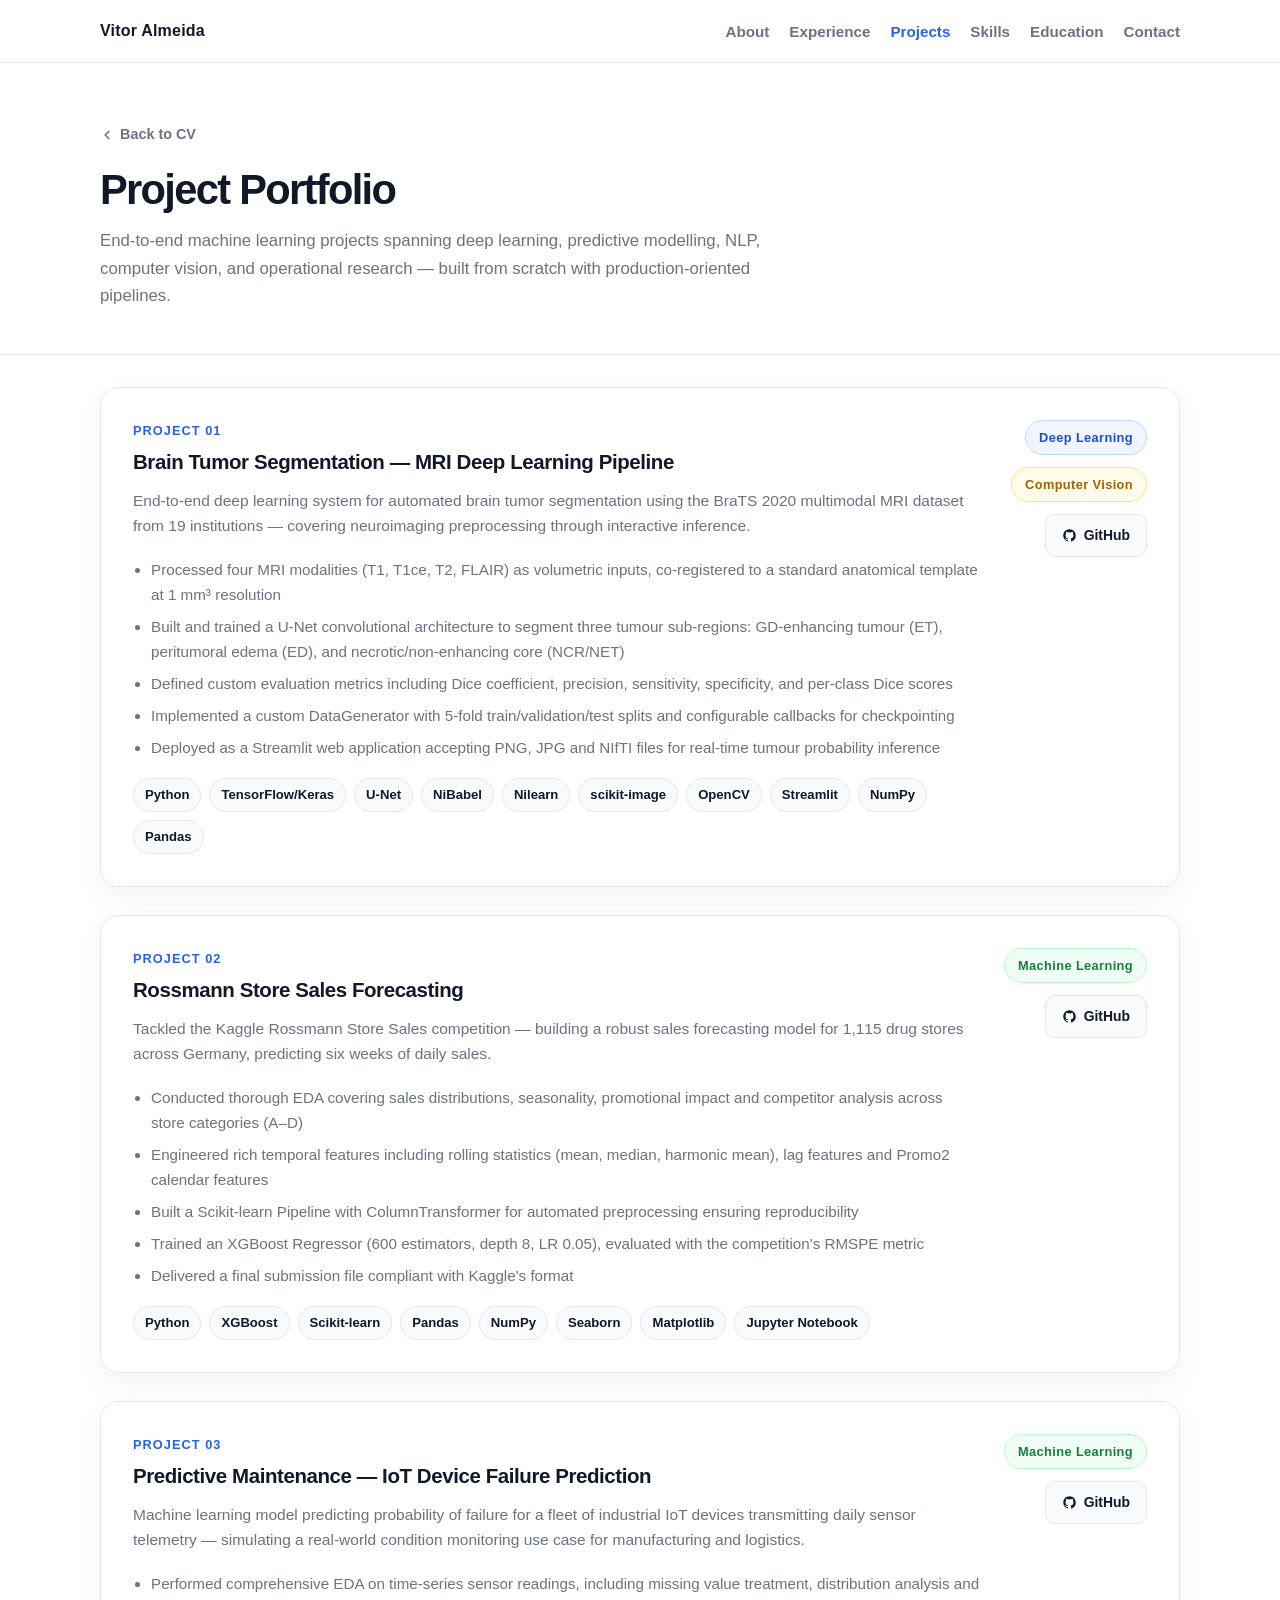
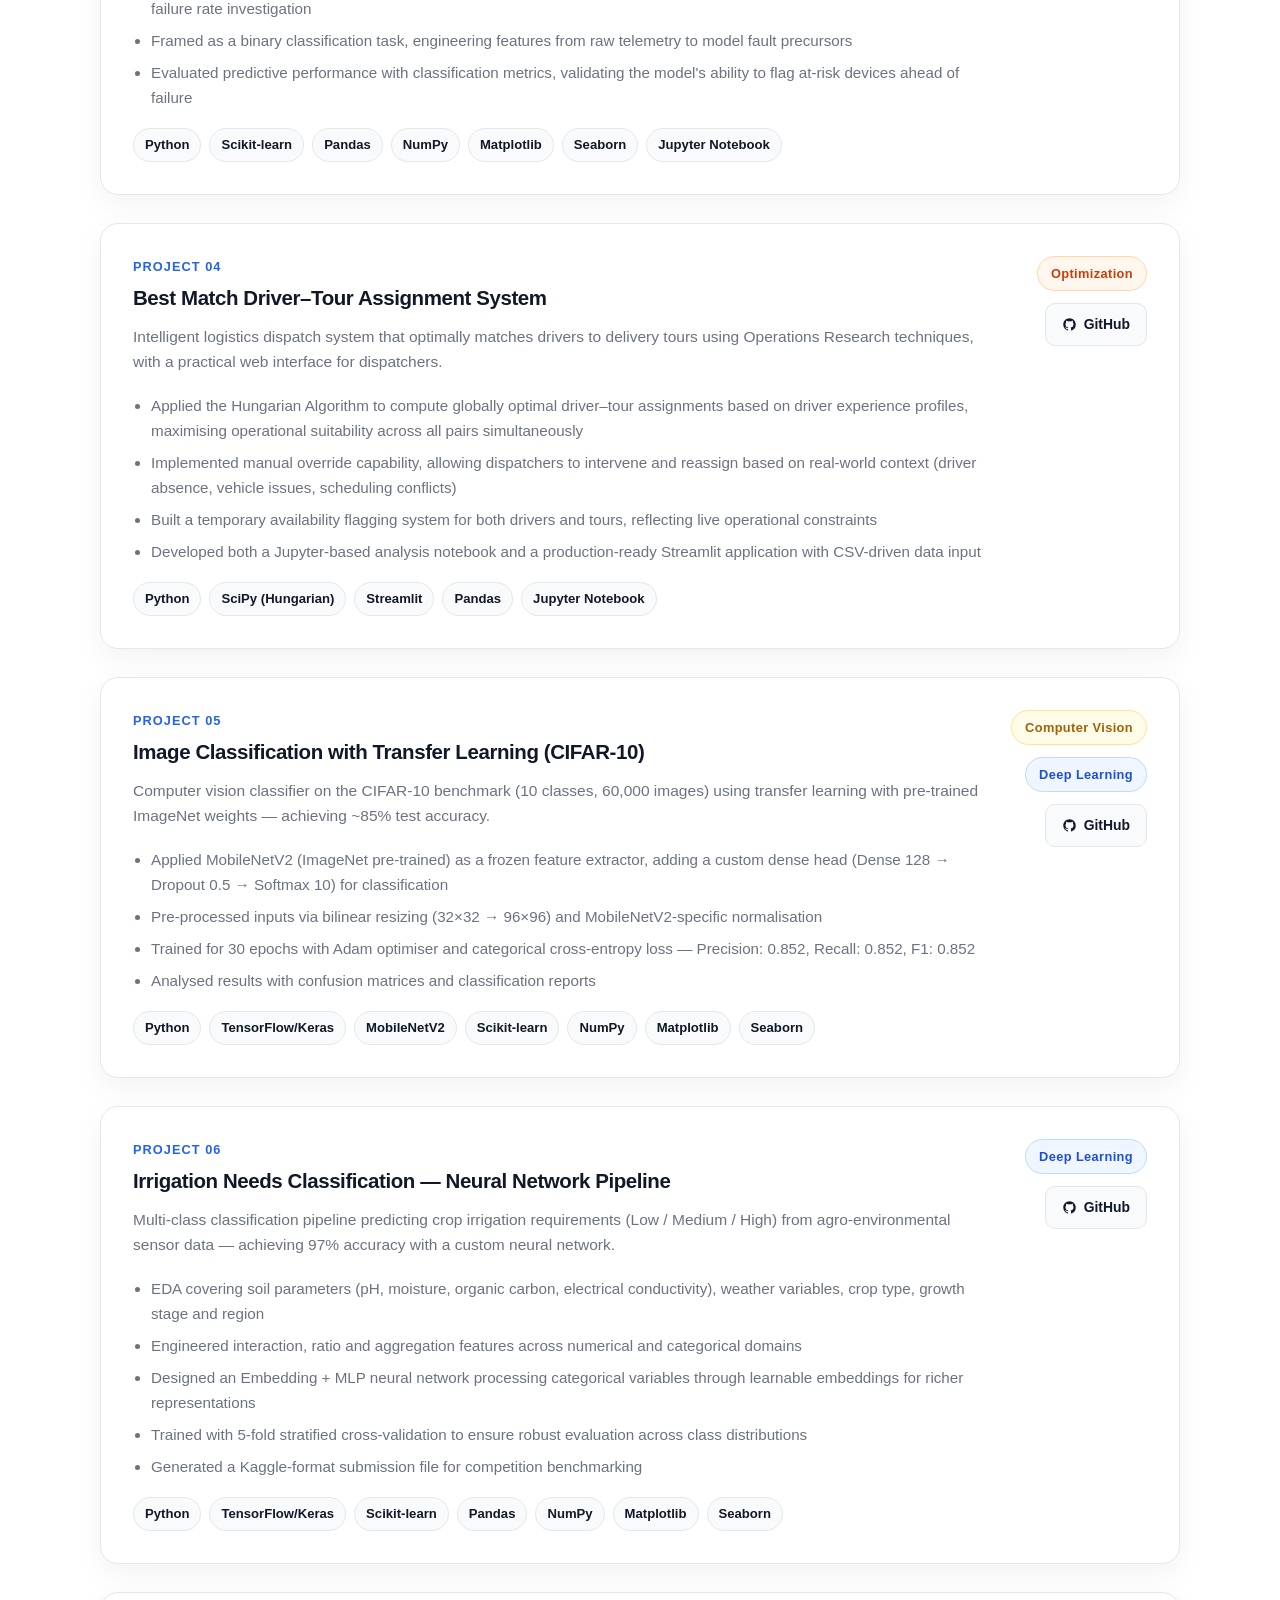
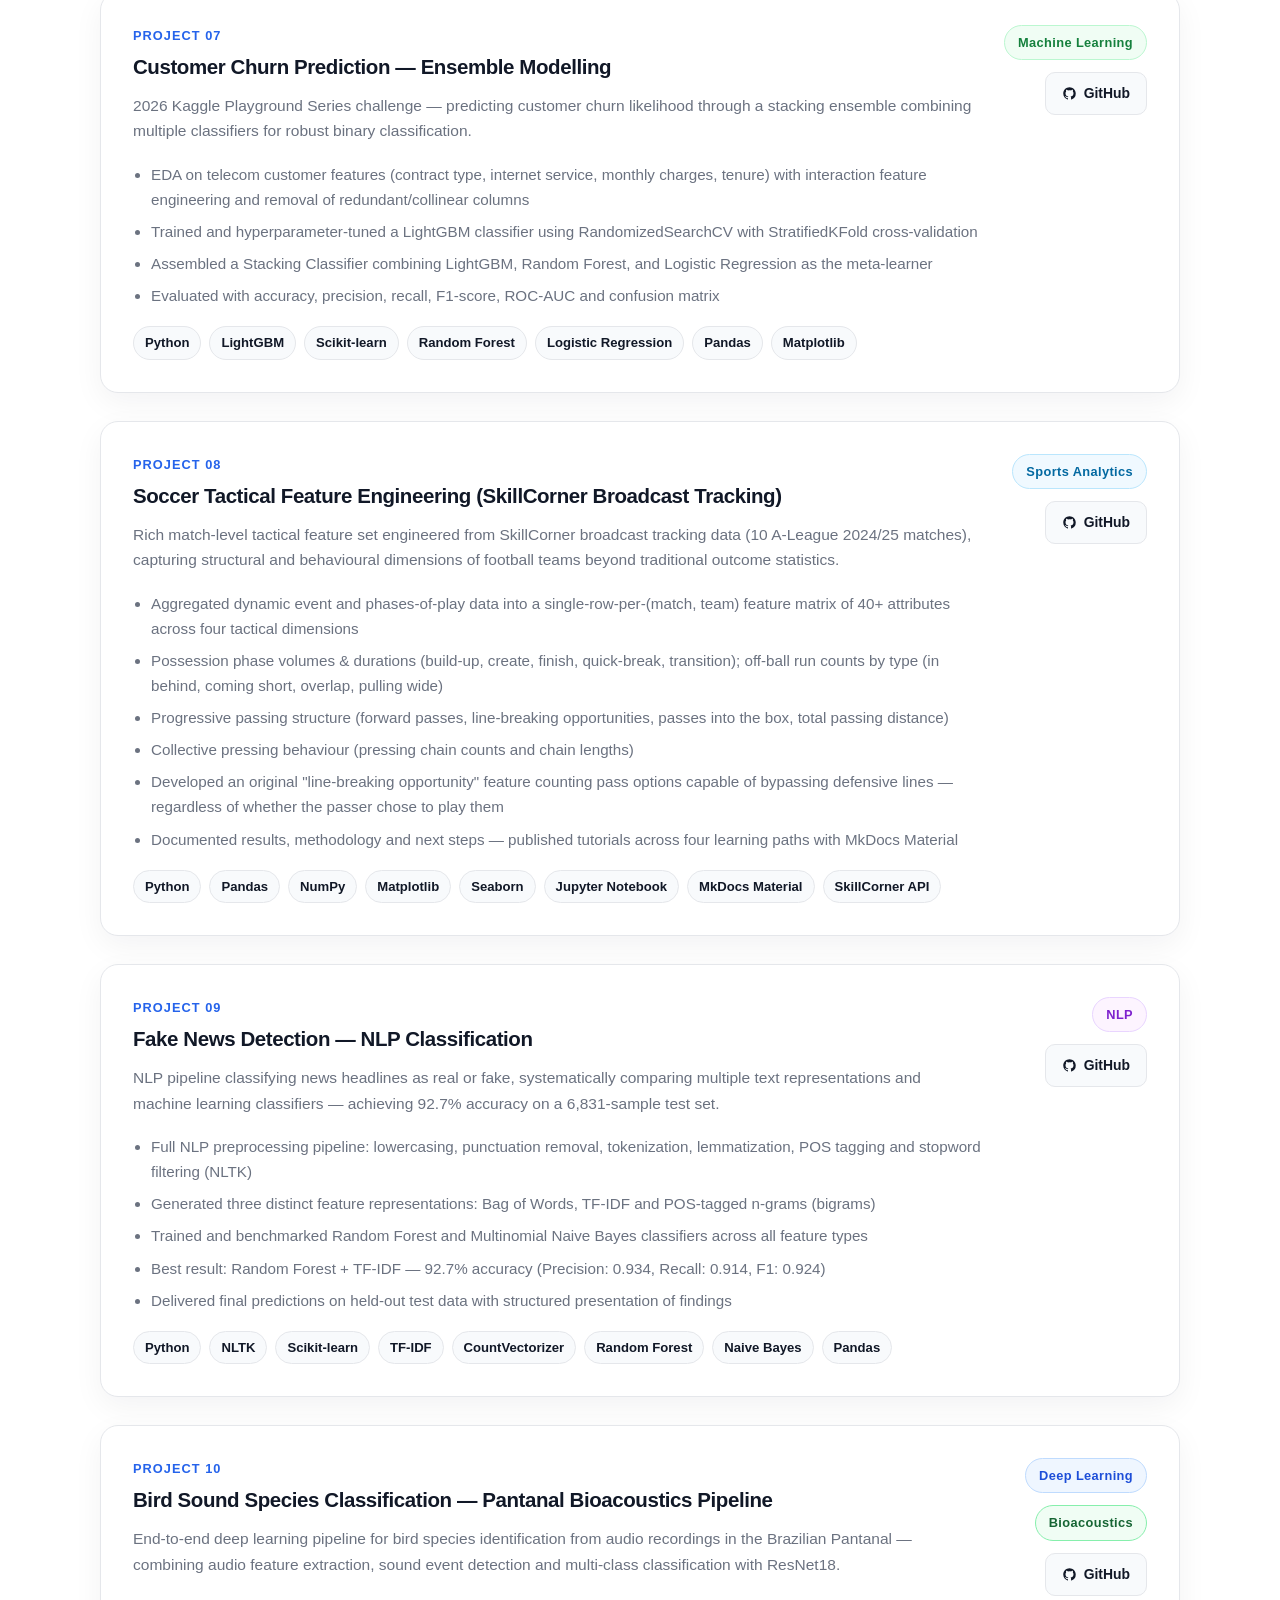
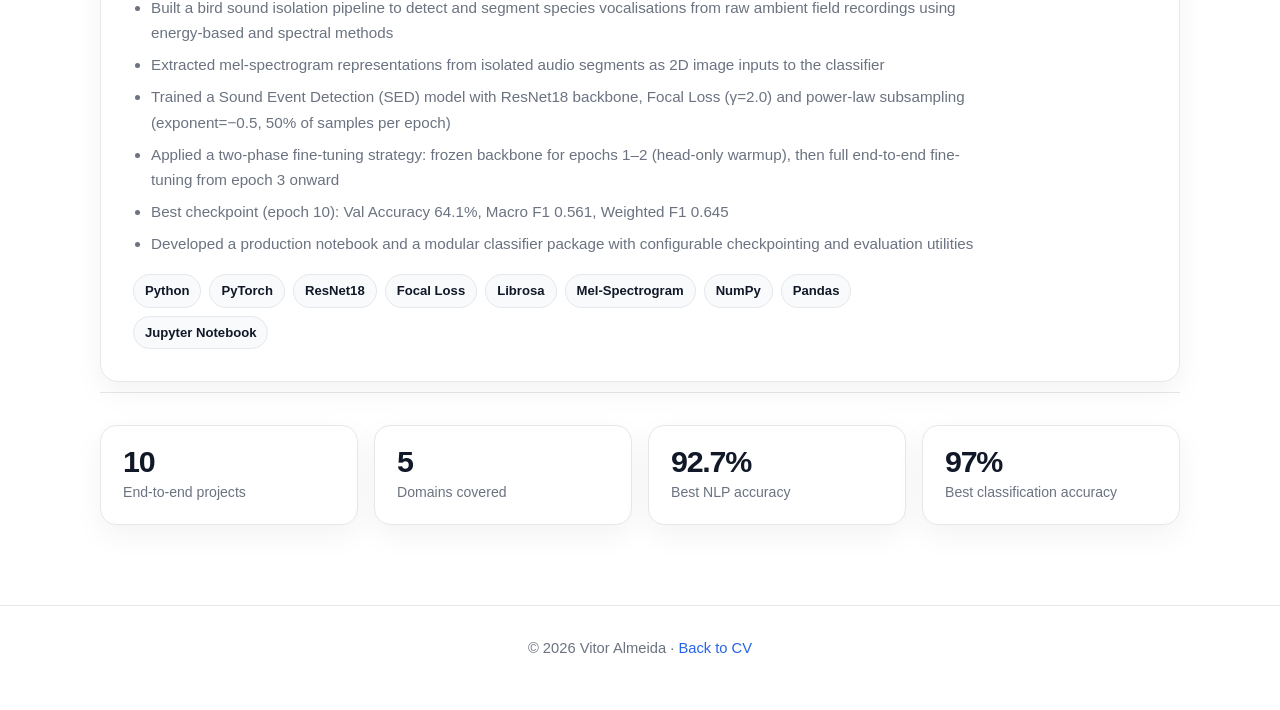
==== commit 1d997bf7: "feat: update about section, projects showcase, add Bird Sound project 10 + stats bar Agent-Logs-Url:" ====
--- a/cv/index.html
+++ b/cv/index.html
@@ -208,6 +208,7 @@
     .badge-opt  { background: #fff7ed; color: #c2410c; border: 1px solid #fed7aa; }
     .badge-cv   { background: #fefce8; color: #a16207; border: 1px solid #fde68a; }
     .badge-sport { background: #f0f9ff; color: #0369a1; border: 1px solid #bae6fd; }
+    .badge-bio  { background: #f0fdf4; color: #166534; border: 1px solid #86efac; }
  
     .github-link {
       display: inline-flex;
@@ -284,7 +285,7 @@
     <nav class="nav-links">
       <a href="../index.html#about">About</a>
       <a href="../index.html#experience">Experience</a>
-      <a href="projects.html" class="active">Projects</a>
+      <a href="index.html" class="active">Projects</a>
       <a href="../index.html#skills">Skills</a>
       <a href="../index.html#education">Education</a>
       <a href="../index.html#contact">Contact</a>
@@ -619,8 +620,66 @@
             </a>
           </div>
         </article>
- 
+
+        <!-- 10. Bird Sound -->
+        <article class="project-card">
+          <div>
+            <div class="project-num">Project 10</div>
+            <h2>Bird Sound Species Classification — Pantanal Bioacoustics Pipeline</h2>
+            <p class="description">
+              End-to-end deep learning pipeline for bird species identification from audio recordings in the Brazilian Pantanal — combining audio feature extraction, sound event detection and multi-class classification with ResNet18.
+            </p>
+            <ul class="bullet-list">
+              <li>Built a bird sound isolation pipeline to detect and segment species vocalisations from raw ambient field recordings using energy-based and spectral methods</li>
+              <li>Extracted mel-spectrogram representations from isolated audio segments as 2D image inputs to the classifier</li>
+              <li>Trained a Sound Event Detection (SED) model with ResNet18 backbone, Focal Loss (γ=2.0) and power-law subsampling (exponent=−0.5, 50% of samples per epoch)</li>
+              <li>Applied a two-phase fine-tuning strategy: frozen backbone for epochs 1–2 (head-only warmup), then full end-to-end fine-tuning from epoch 3 onward</li>
+              <li>Best checkpoint (epoch 10): Val Accuracy 64.1%, Macro F1 0.561, Weighted F1 0.645</li>
+              <li>Developed a production notebook and a modular classifier package with configurable checkpointing and evaluation utilities</li>
+            </ul>
+            <div class="tech-stack">
+              <span class="tech-tag">Python</span>
+              <span class="tech-tag">PyTorch</span>
+              <span class="tech-tag">ResNet18</span>
+              <span class="tech-tag">Focal Loss</span>
+              <span class="tech-tag">Librosa</span>
+              <span class="tech-tag">Mel-Spectrogram</span>
+              <span class="tech-tag">NumPy</span>
+              <span class="tech-tag">Pandas</span>
+              <span class="tech-tag">Jupyter Notebook</span>
+            </div>
+          </div>
+          <div class="project-meta">
+            <span class="category-badge badge-dl">Deep Learning</span>
+            <span class="category-badge badge-bio">Bioacoustics</span>
+            <a class="github-link" href="https://github.com/VitorAlmeida87/Bird-Sound-Project" target="_blank" rel="noopener noreferrer">
+              <svg viewBox="0 0 24 24" fill="currentColor"><path d="M12 2C6.477 2 2 6.484 2 12.017c0 4.425 2.865 8.18 6.839 9.504.5.092.682-.217.682-.483 0-.237-.008-.868-.013-1.703-2.782.605-3.369-1.343-3.369-1.343-.454-1.158-1.11-1.466-1.11-1.466-.908-.62.069-.608.069-.608 1.003.07 1.531 1.032 1.531 1.032.892 1.53 2.341 1.088 2.91.832.092-.647.35-1.088.636-1.338-2.22-.253-4.555-1.113-4.555-4.951 0-1.093.39-1.988 1.029-2.688-.103-.253-.446-1.272.098-2.65 0 0 .84-.27 2.75 1.026A9.564 9.564 0 0112 6.844c.85.004 1.705.115 2.504.337 1.909-1.296 2.747-1.027 2.747-1.027.546 1.379.202 2.398.1 2.651.64.7 1.028 1.595 1.028 2.688 0 3.848-2.339 4.695-4.566 4.943.359.309.678.92.678 1.855 0 1.338-.012 2.419-.012 2.747 0 .268.18.58.688.482A10.019 10.019 0 0022 12.017C22 6.484 17.522 2 12 2z"/></svg>
+              GitHub
+            </a>
+          </div>
+        </article>
+
       </div><!-- /projects-list -->
+
+      <!-- Stats bar -->
+      <div class="stats-bar">
+        <div class="stat-item">
+          <div class="stat-number">10</div>
+          <div class="stat-label">End-to-end projects</div>
+        </div>
+        <div class="stat-item">
+          <div class="stat-number">5</div>
+          <div class="stat-label">Domains covered</div>
+        </div>
+        <div class="stat-item">
+          <div class="stat-number">92.7%</div>
+          <div class="stat-label">Best NLP accuracy</div>
+        </div>
+        <div class="stat-item">
+          <div class="stat-number">97%</div>
+          <div class="stat-label">Best classification accuracy</div>
+        </div>
+      </div>
     </div>
   </section>
 </main>
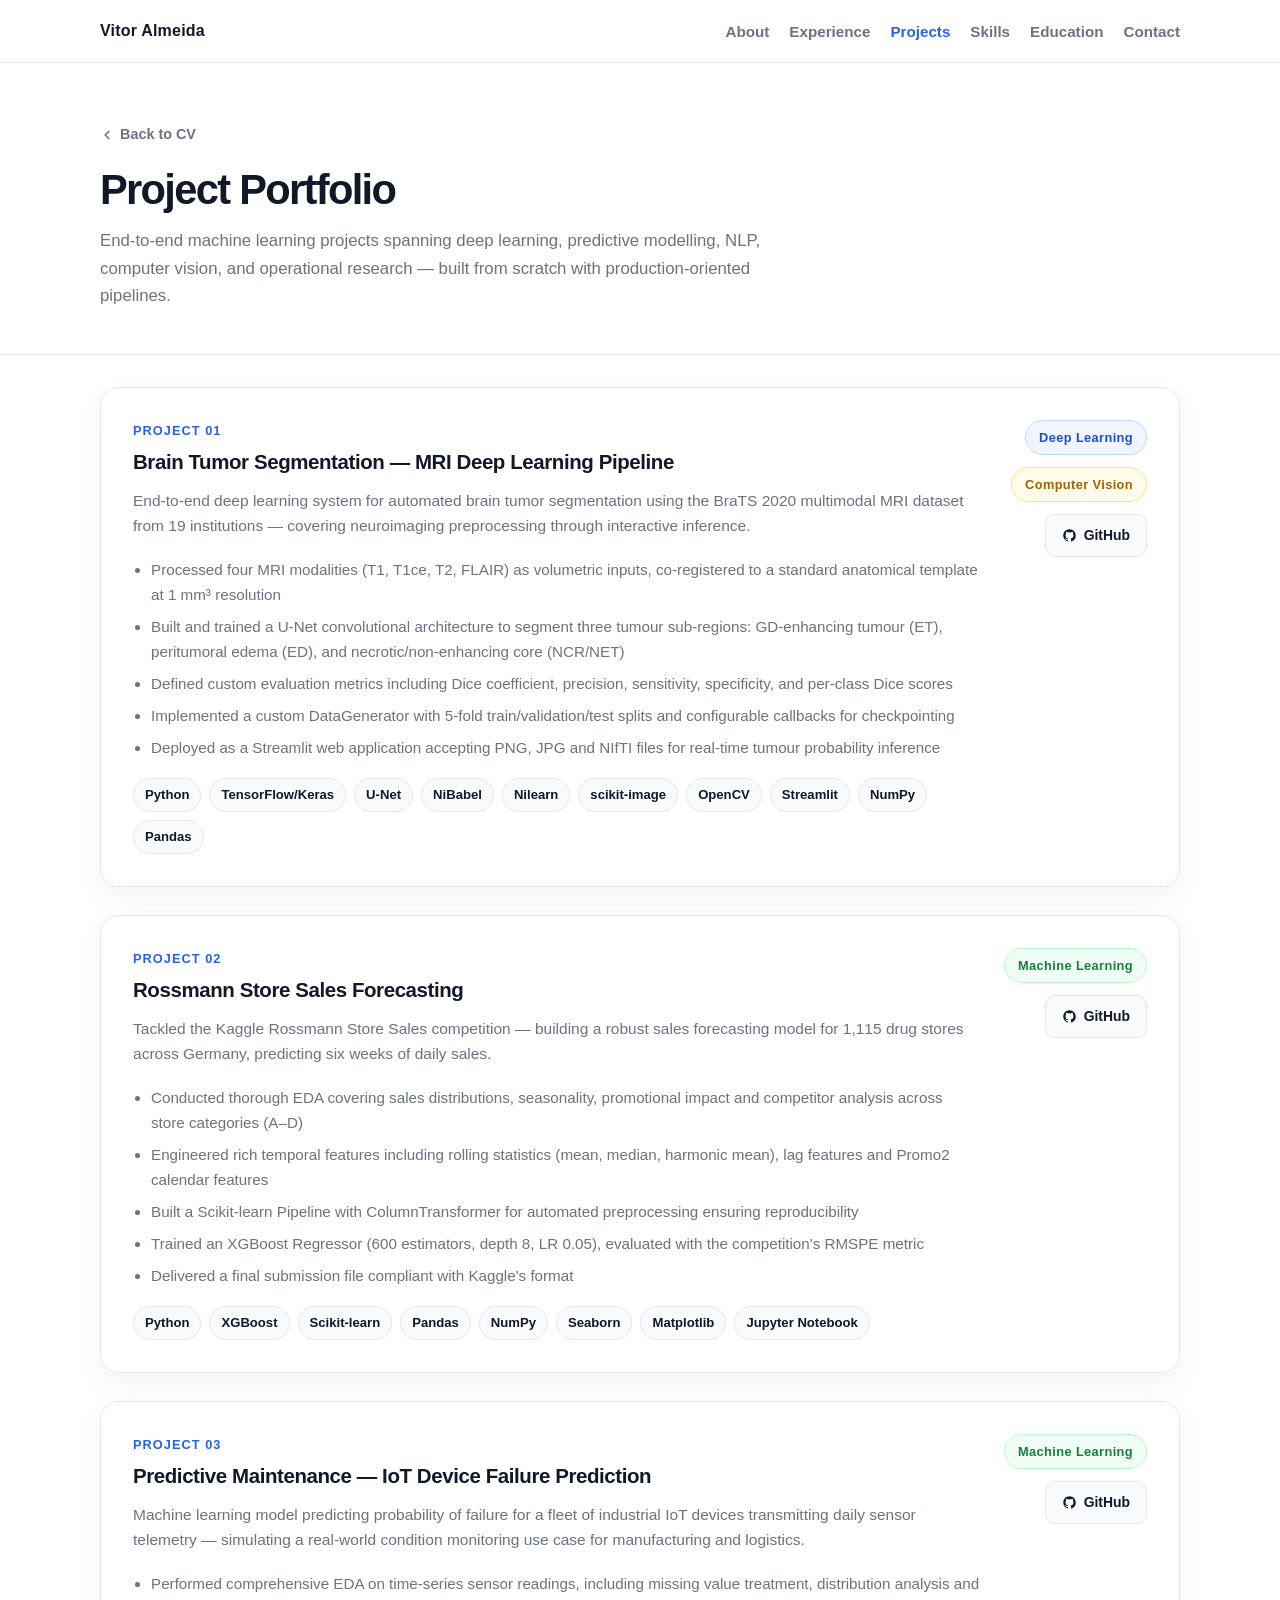
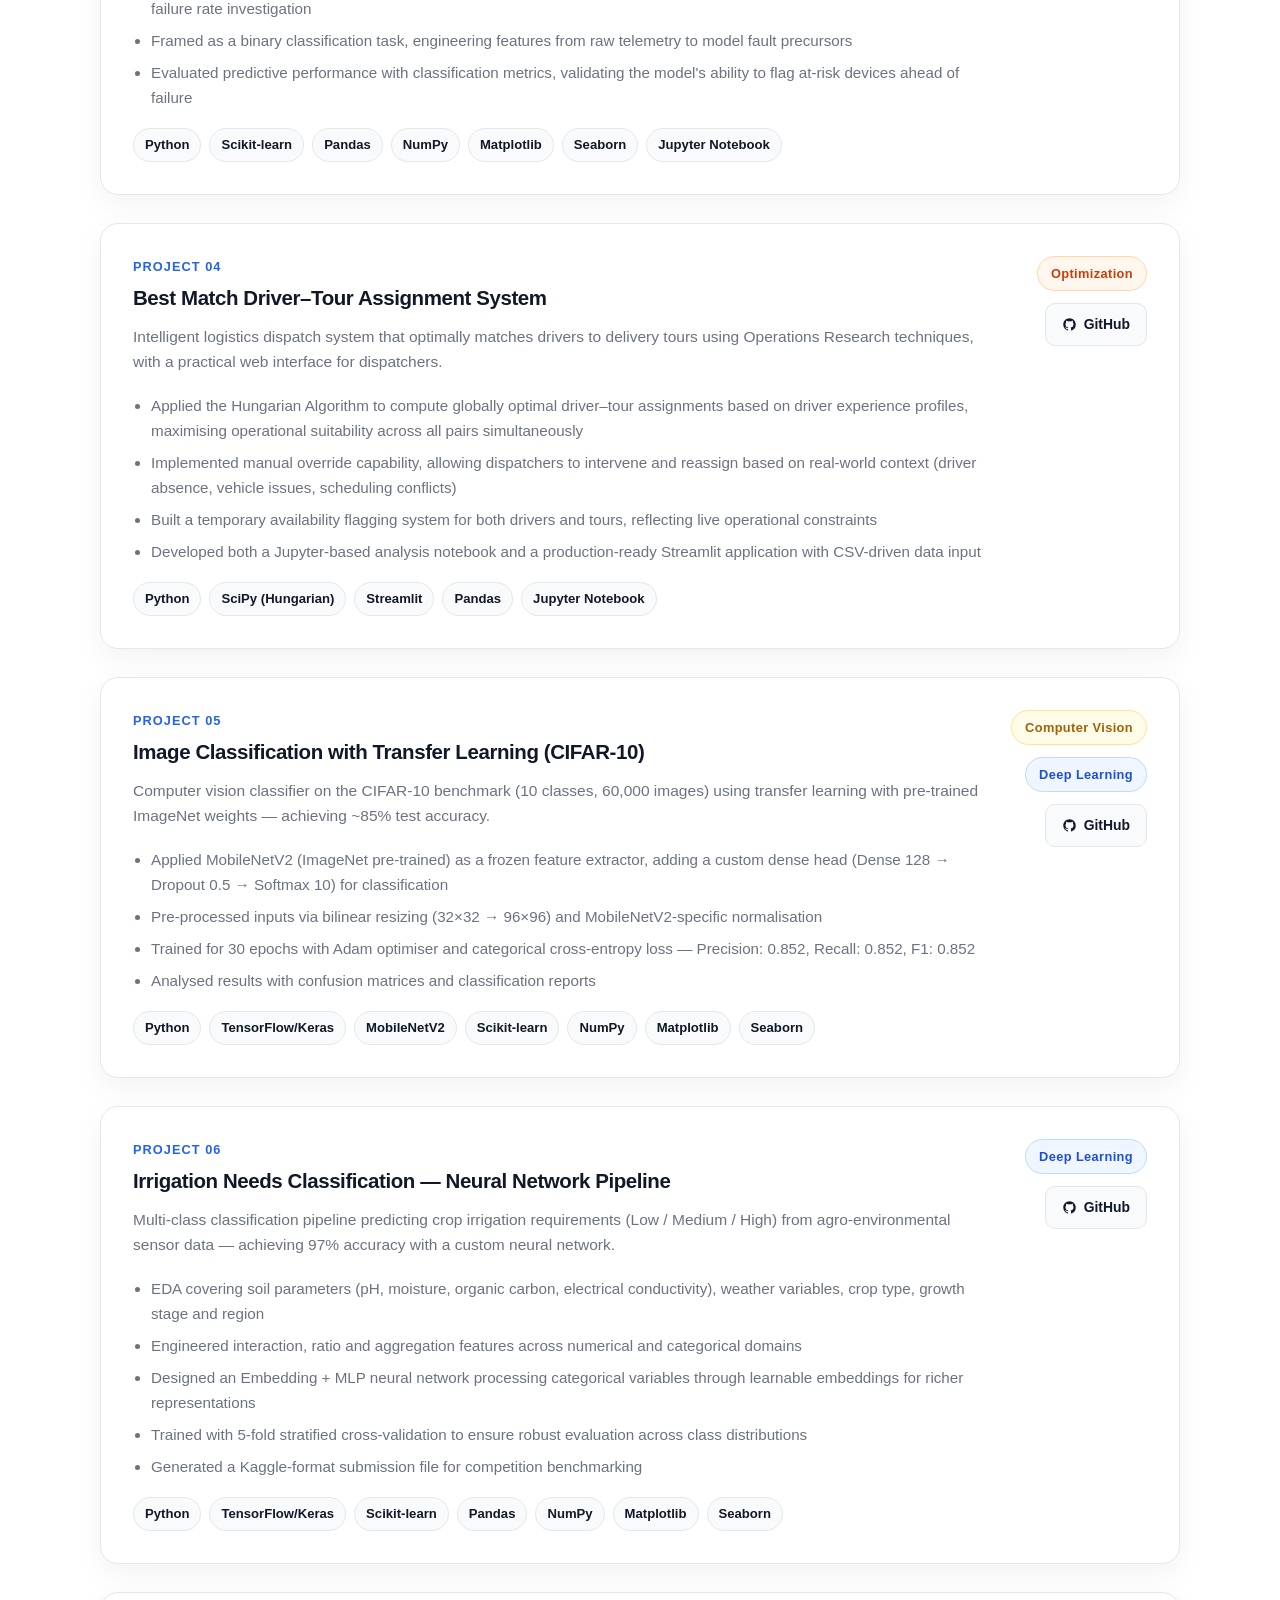
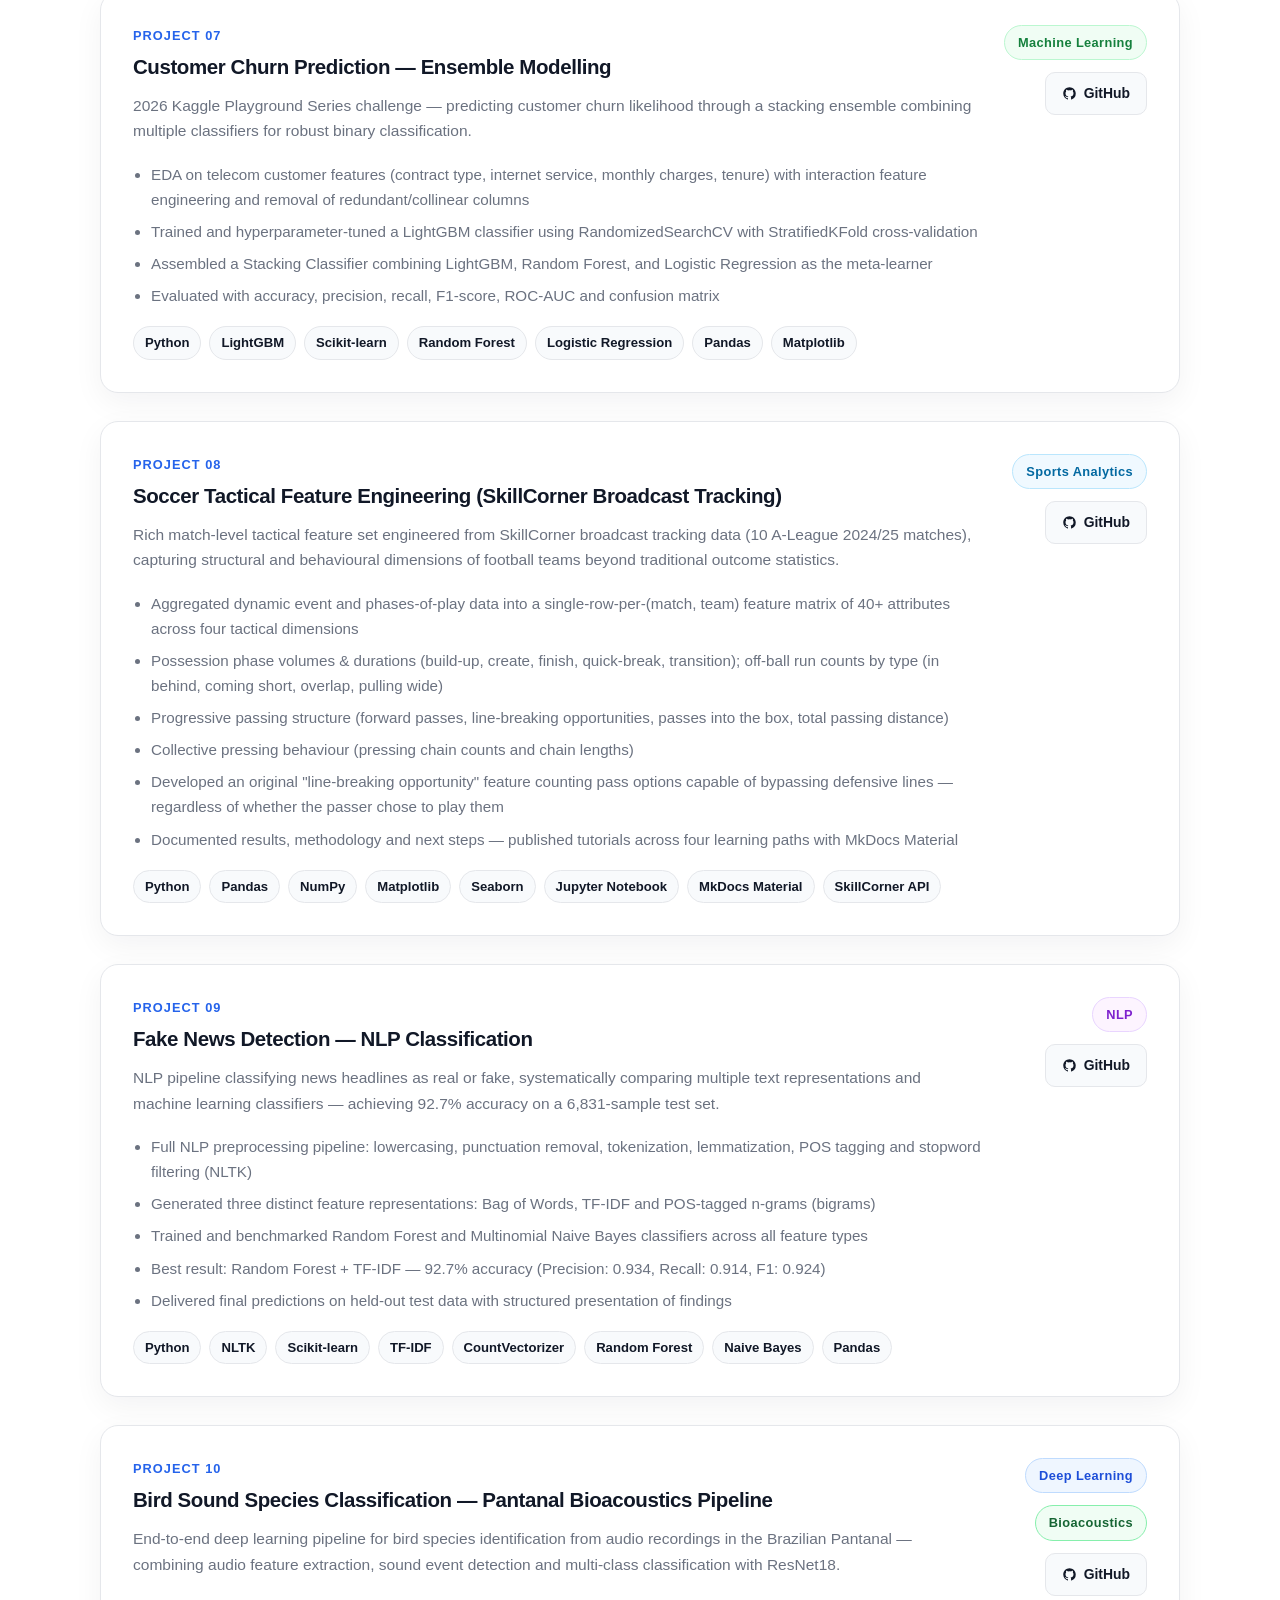
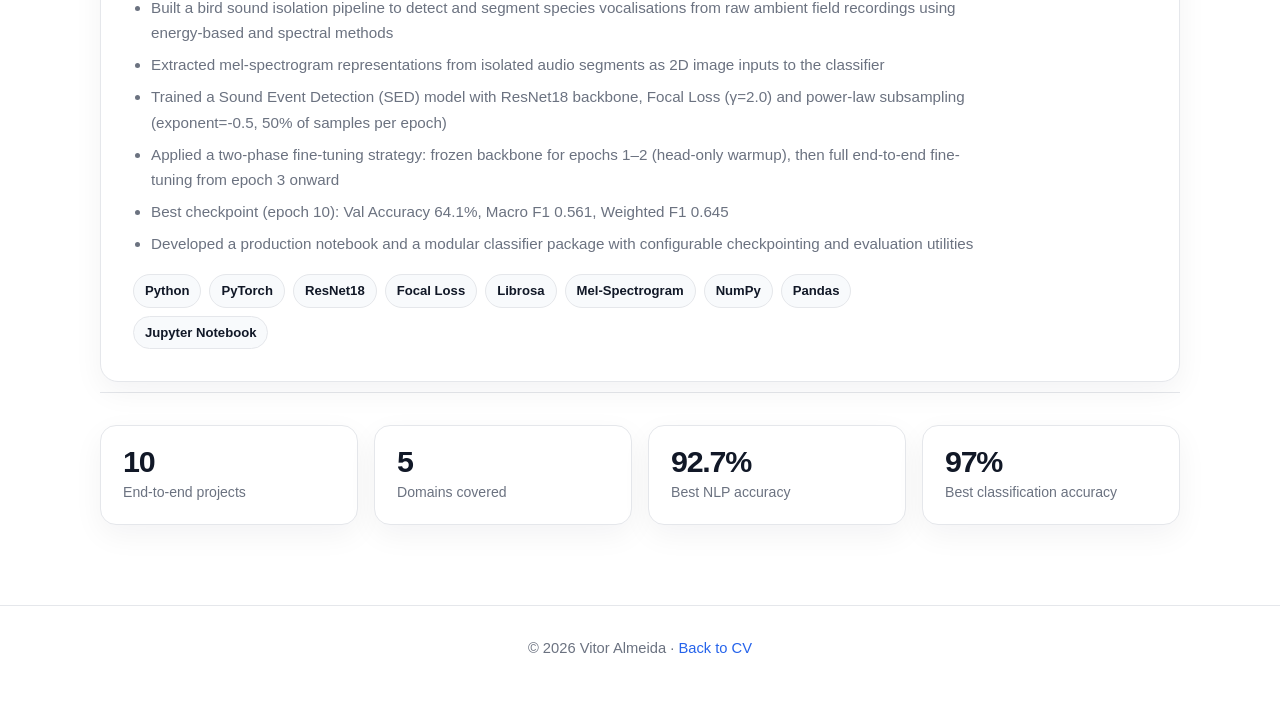
==== commit 8dc50b5e: "fix: use ./ for self-referential nav link and fix unicode minus sign Agent-Logs-Url: https://github." ====
--- a/cv/index.html
+++ b/cv/index.html
@@ -285,7 +285,7 @@
     <nav class="nav-links">
       <a href="../index.html#about">About</a>
       <a href="../index.html#experience">Experience</a>
-      <a href="index.html" class="active">Projects</a>
+      <a href="./" class="active">Projects</a>
       <a href="../index.html#skills">Skills</a>
       <a href="../index.html#education">Education</a>
       <a href="../index.html#contact">Contact</a>
@@ -632,7 +632,7 @@
             <ul class="bullet-list">
               <li>Built a bird sound isolation pipeline to detect and segment species vocalisations from raw ambient field recordings using energy-based and spectral methods</li>
               <li>Extracted mel-spectrogram representations from isolated audio segments as 2D image inputs to the classifier</li>
-              <li>Trained a Sound Event Detection (SED) model with ResNet18 backbone, Focal Loss (γ=2.0) and power-law subsampling (exponent=−0.5, 50% of samples per epoch)</li>
+              <li>Trained a Sound Event Detection (SED) model with ResNet18 backbone, Focal Loss (γ=2.0) and power-law subsampling (exponent=-0.5, 50% of samples per epoch)</li>
               <li>Applied a two-phase fine-tuning strategy: frozen backbone for epochs 1–2 (head-only warmup), then full end-to-end fine-tuning from epoch 3 onward</li>
               <li>Best checkpoint (epoch 10): Val Accuracy 64.1%, Macro F1 0.561, Weighted F1 0.645</li>
               <li>Developed a production notebook and a modular classifier package with configurable checkpointing and evaluation utilities</li>
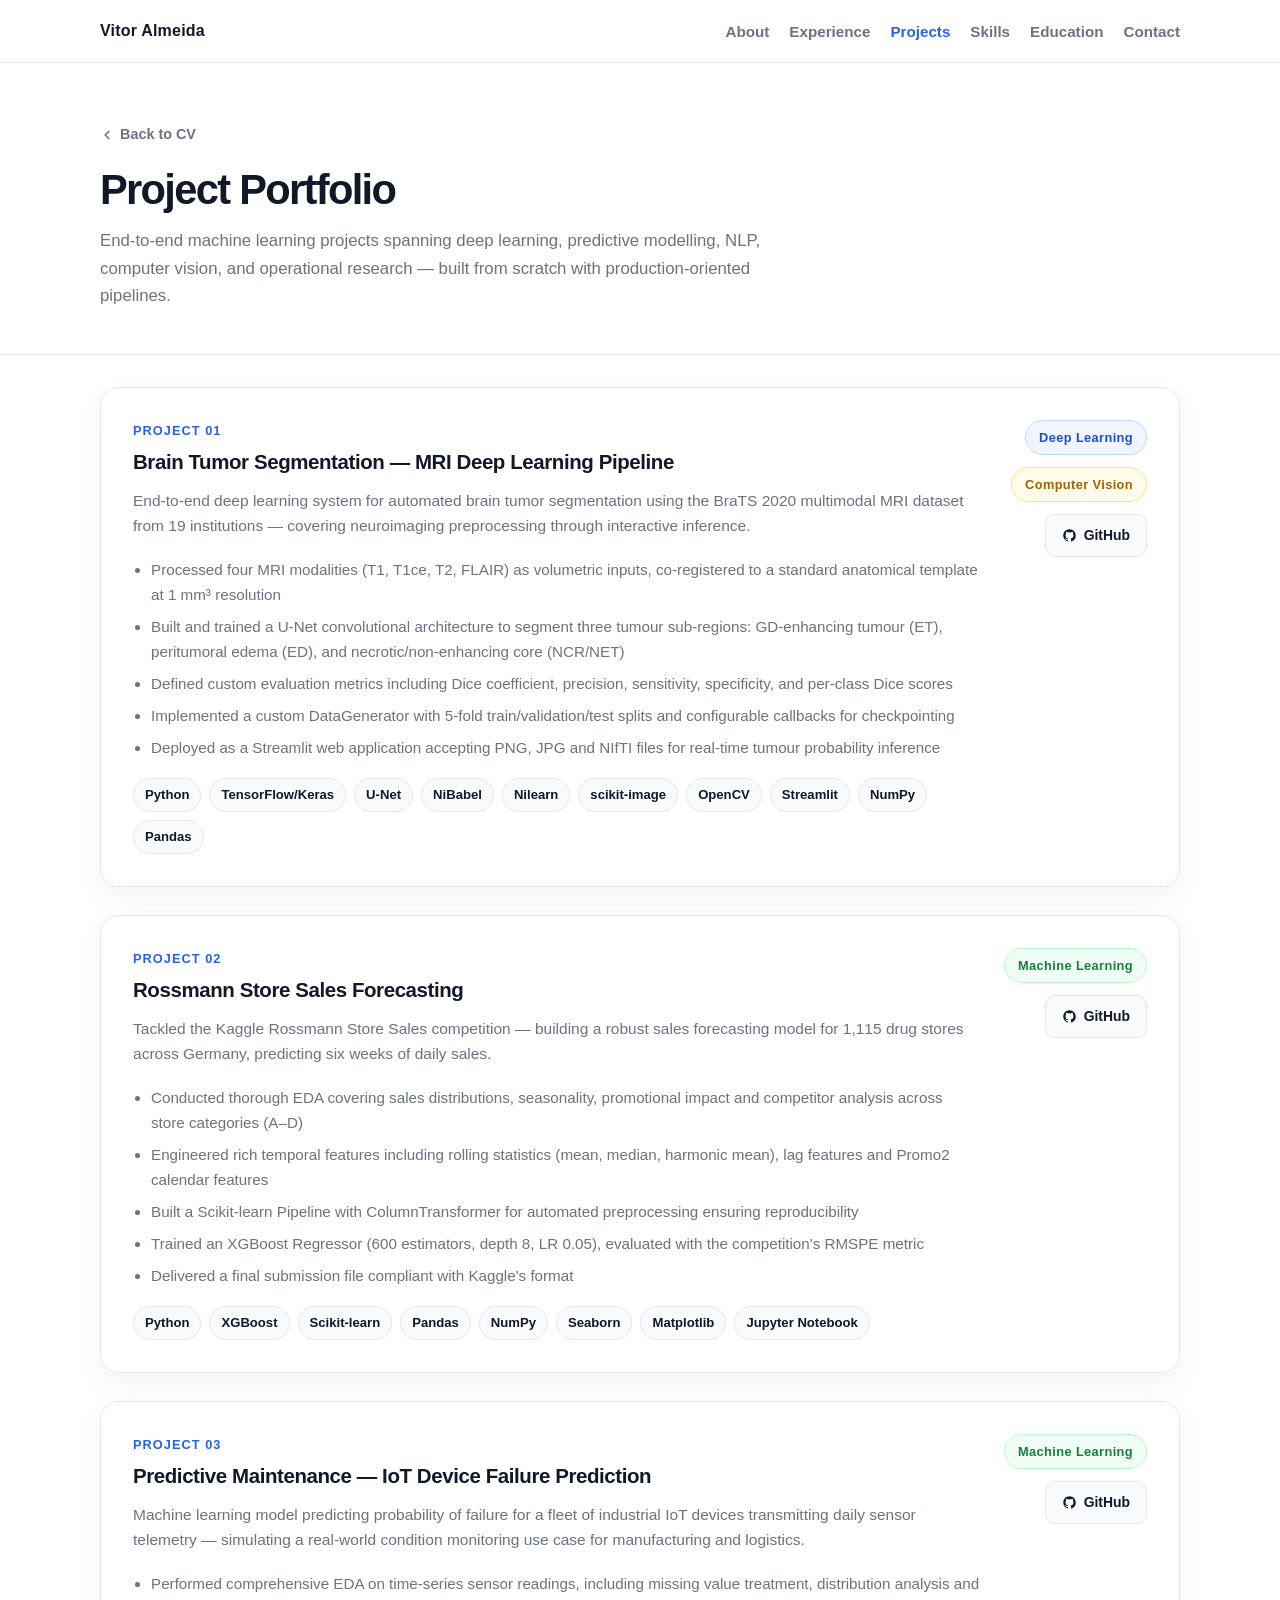
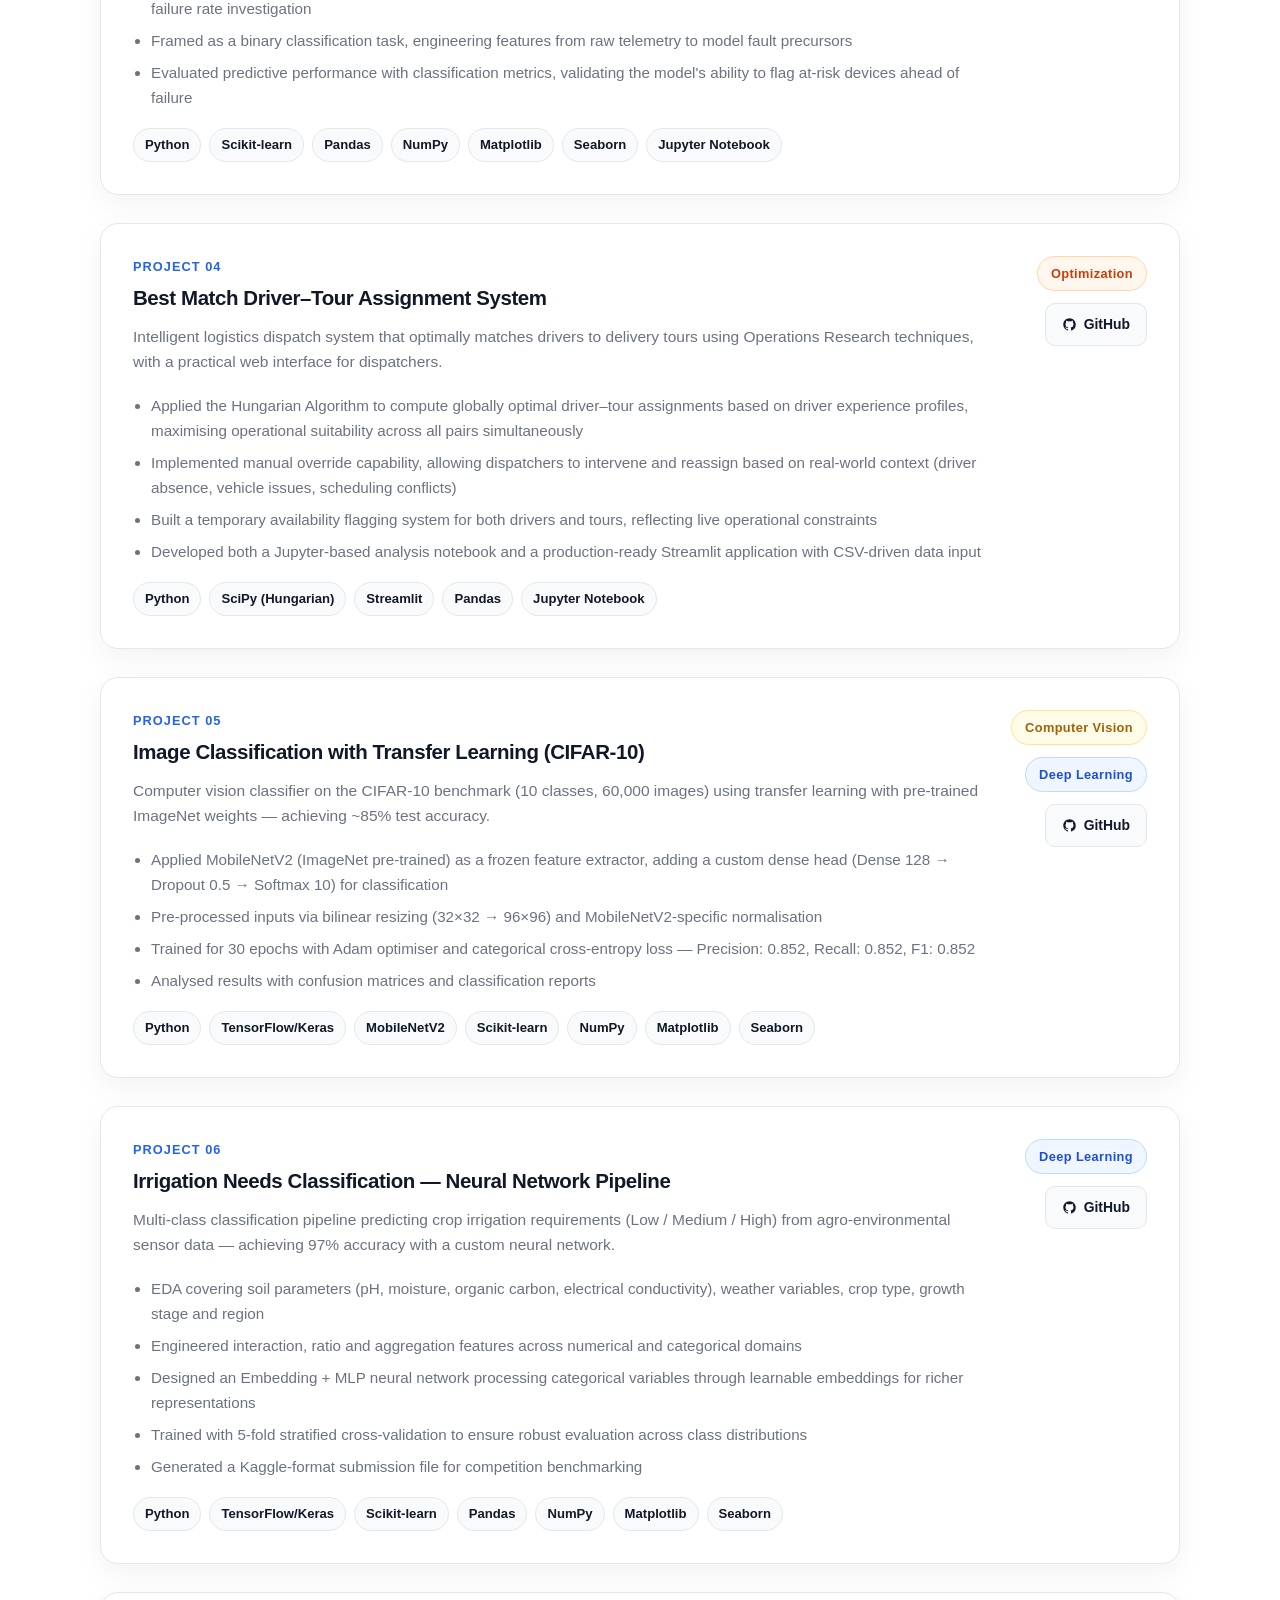
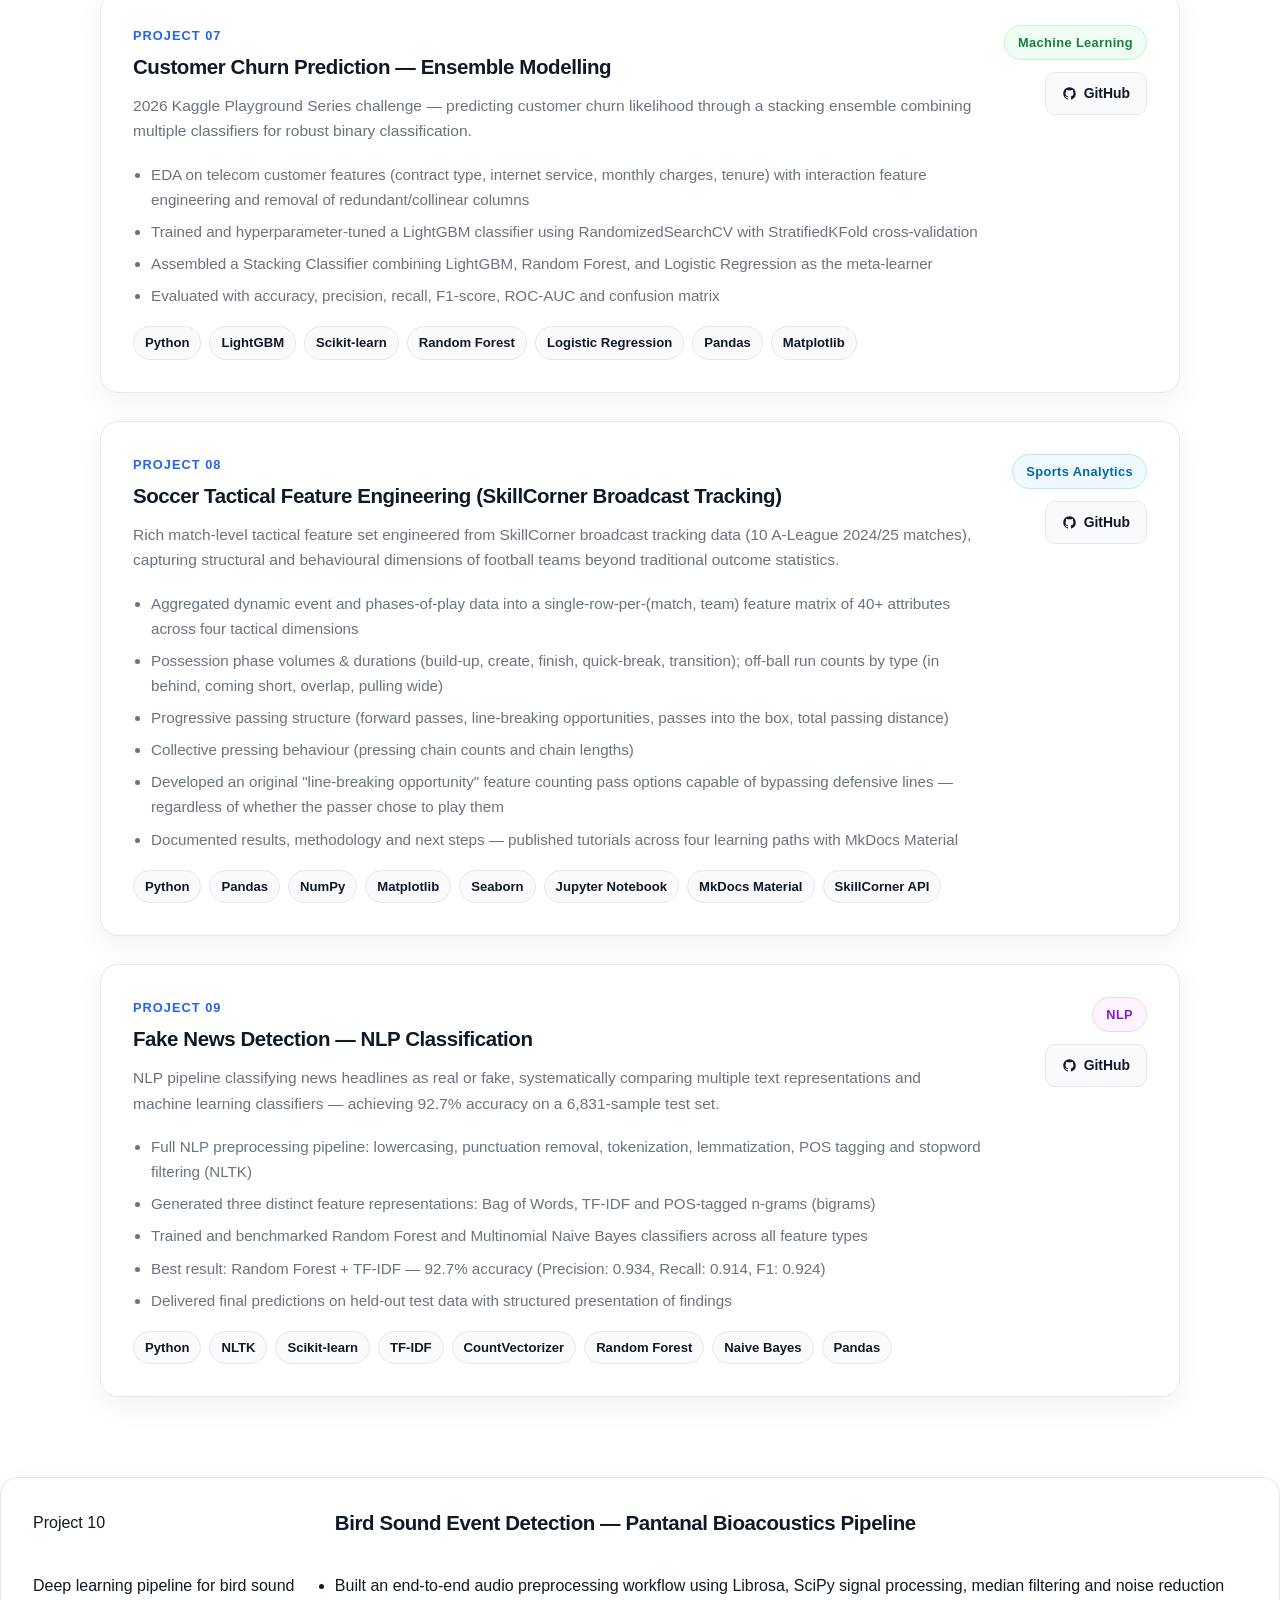
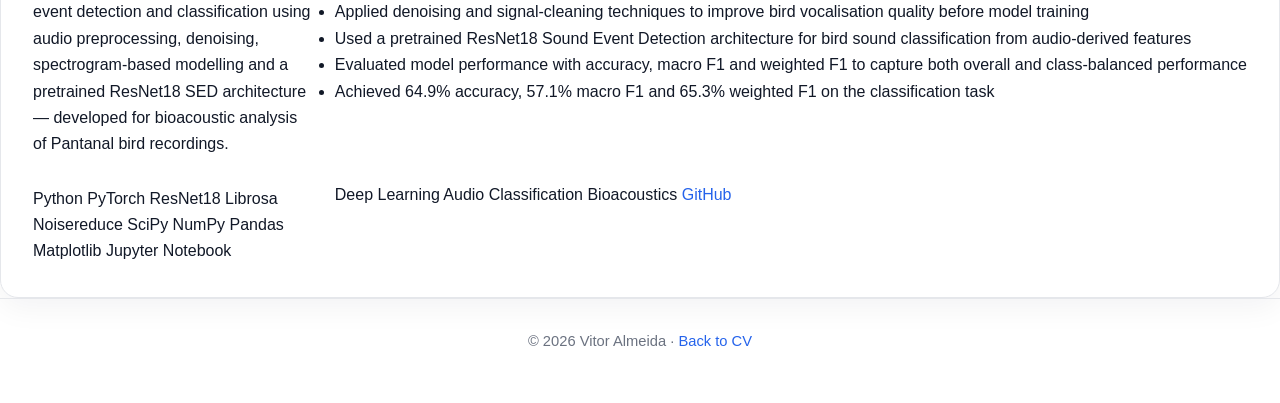
==== commit 0ee701ff: "Add project card for Bird Sound Event Detection Added a new project card for 'Bird Sound Event Detec" ====
--- a/cv/index.html
+++ b/cv/index.html
@@ -208,7 +208,6 @@
     .badge-opt  { background: #fff7ed; color: #c2410c; border: 1px solid #fed7aa; }
     .badge-cv   { background: #fefce8; color: #a16207; border: 1px solid #fde68a; }
     .badge-sport { background: #f0f9ff; color: #0369a1; border: 1px solid #bae6fd; }
-    .badge-bio  { background: #f0fdf4; color: #166534; border: 1px solid #86efac; }
  
     .github-link {
       display: inline-flex;
@@ -285,7 +284,7 @@
     <nav class="nav-links">
       <a href="../index.html#about">About</a>
       <a href="../index.html#experience">Experience</a>
-      <a href="./" class="active">Projects</a>
+      <a href="projects.html" class="active">Projects</a>
       <a href="../index.html#skills">Skills</a>
       <a href="../index.html#education">Education</a>
       <a href="../index.html#contact">Contact</a>
@@ -620,68 +619,38 @@
             </a>
           </div>
         </article>
-
-        <!-- 10. Bird Sound -->
-        <article class="project-card">
-          <div>
-            <div class="project-num">Project 10</div>
-            <h2>Bird Sound Species Classification — Pantanal Bioacoustics Pipeline</h2>
-            <p class="description">
-              End-to-end deep learning pipeline for bird species identification from audio recordings in the Brazilian Pantanal — combining audio feature extraction, sound event detection and multi-class classification with ResNet18.
-            </p>
-            <ul class="bullet-list">
-              <li>Built a bird sound isolation pipeline to detect and segment species vocalisations from raw ambient field recordings using energy-based and spectral methods</li>
-              <li>Extracted mel-spectrogram representations from isolated audio segments as 2D image inputs to the classifier</li>
-              <li>Trained a Sound Event Detection (SED) model with ResNet18 backbone, Focal Loss (γ=2.0) and power-law subsampling (exponent=-0.5, 50% of samples per epoch)</li>
-              <li>Applied a two-phase fine-tuning strategy: frozen backbone for epochs 1–2 (head-only warmup), then full end-to-end fine-tuning from epoch 3 onward</li>
-              <li>Best checkpoint (epoch 10): Val Accuracy 64.1%, Macro F1 0.561, Weighted F1 0.645</li>
-              <li>Developed a production notebook and a modular classifier package with configurable checkpointing and evaluation utilities</li>
-            </ul>
-            <div class="tech-stack">
-              <span class="tech-tag">Python</span>
-              <span class="tech-tag">PyTorch</span>
-              <span class="tech-tag">ResNet18</span>
-              <span class="tech-tag">Focal Loss</span>
-              <span class="tech-tag">Librosa</span>
-              <span class="tech-tag">Mel-Spectrogram</span>
-              <span class="tech-tag">NumPy</span>
-              <span class="tech-tag">Pandas</span>
-              <span class="tech-tag">Jupyter Notebook</span>
-            </div>
-          </div>
-          <div class="project-meta">
-            <span class="category-badge badge-dl">Deep Learning</span>
-            <span class="category-badge badge-bio">Bioacoustics</span>
-            <a class="github-link" href="https://github.com/VitorAlmeida87/Bird-Sound-Project" target="_blank" rel="noopener noreferrer">
-              <svg viewBox="0 0 24 24" fill="currentColor"><path d="M12 2C6.477 2 2 6.484 2 12.017c0 4.425 2.865 8.18 6.839 9.504.5.092.682-.217.682-.483 0-.237-.008-.868-.013-1.703-2.782.605-3.369-1.343-3.369-1.343-.454-1.158-1.11-1.466-1.11-1.466-.908-.62.069-.608.069-.608 1.003.07 1.531 1.032 1.531 1.032.892 1.53 2.341 1.088 2.91.832.092-.647.35-1.088.636-1.338-2.22-.253-4.555-1.113-4.555-4.951 0-1.093.39-1.988 1.029-2.688-.103-.253-.446-1.272.098-2.65 0 0 .84-.27 2.75 1.026A9.564 9.564 0 0112 6.844c.85.004 1.705.115 2.504.337 1.909-1.296 2.747-1.027 2.747-1.027.546 1.379.202 2.398.1 2.651.64.7 1.028 1.595 1.028 2.688 0 3.848-2.339 4.695-4.566 4.943.359.309.678.92.678 1.855 0 1.338-.012 2.419-.012 2.747 0 .268.18.58.688.482A10.019 10.019 0 0022 12.017C22 6.484 17.522 2 12 2z"/></svg>
-              GitHub
-            </a>
-          </div>
-        </article>
-
+ 
       </div><!-- /projects-list -->
-
-      <!-- Stats bar -->
-      <div class="stats-bar">
-        <div class="stat-item">
-          <div class="stat-number">10</div>
-          <div class="stat-label">End-to-end projects</div>
-        </div>
-        <div class="stat-item">
-          <div class="stat-number">5</div>
-          <div class="stat-label">Domains covered</div>
-        </div>
-        <div class="stat-item">
-          <div class="stat-number">92.7%</div>
-          <div class="stat-label">Best NLP accuracy</div>
-        </div>
-        <div class="stat-item">
-          <div class="stat-number">97%</div>
-          <div class="stat-label">Best classification accuracy</div>
-        </div>
-      </div>
     </div>
   </section>
+  <section class="project-card">
+  <p class="project-number">Project 10</p>
+
+  <h2>Bird Sound Event Detection — Pantanal Bioacoustics Pipeline</h2>
+
+  <p>
+    Deep learning pipeline for bird sound event detection and classification using audio preprocessing,
+    denoising, spectrogram-based modelling and a pretrained ResNet18 SED architecture — developed for
+    bioacoustic analysis of Pantanal bird recordings.
+  </p>
+
+  <ul>
+    <li>Built an end-to-end audio preprocessing workflow using Librosa, SciPy signal processing, median filtering and noise reduction</li>
+    <li>Applied denoising and signal-cleaning techniques to improve bird vocalisation quality before model training</li>
+    <li>Used a pretrained ResNet18 Sound Event Detection architecture for bird sound classification from audio-derived features</li>
+    <li>Evaluated model performance with accuracy, macro F1 and weighted F1 to capture both overall and class-balanced performance</li>
+    <li>Achieved 64.9% accuracy, 57.1% macro F1 and 65.3% weighted F1 on the classification task</li>
+  </ul>
+
+  <p class="tech-stack">
+    Python PyTorch ResNet18 Librosa Noisereduce SciPy NumPy Pandas Matplotlib Jupyter Notebook
+  </p>
+
+  <p class="project-tags">
+    Deep Learning Audio Classification Bioacoustics
+    <a href="https://github.com/VitorAlmeida87/Bird-Sound-Project" target="_blank" rel="noopener noreferrer">GitHub</a>
+  </p>
+</section>
 </main>
  
 <footer>
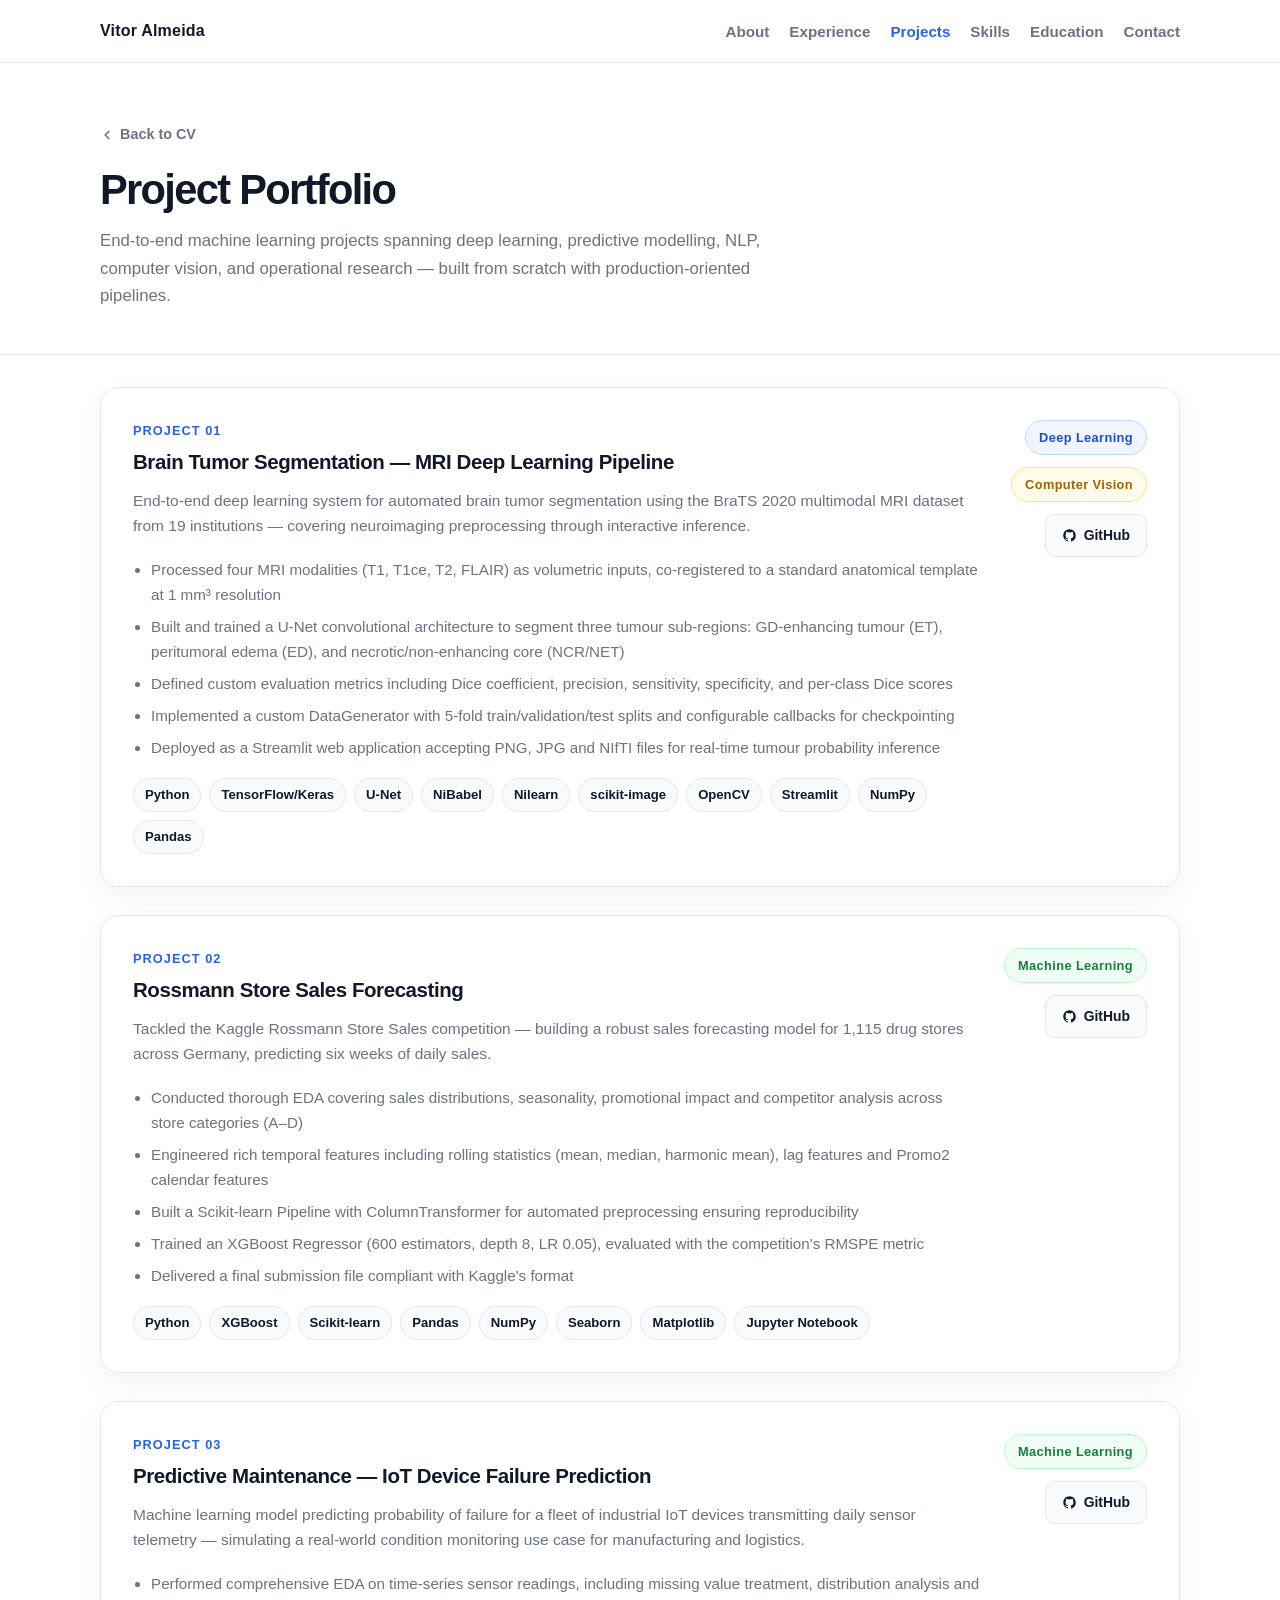
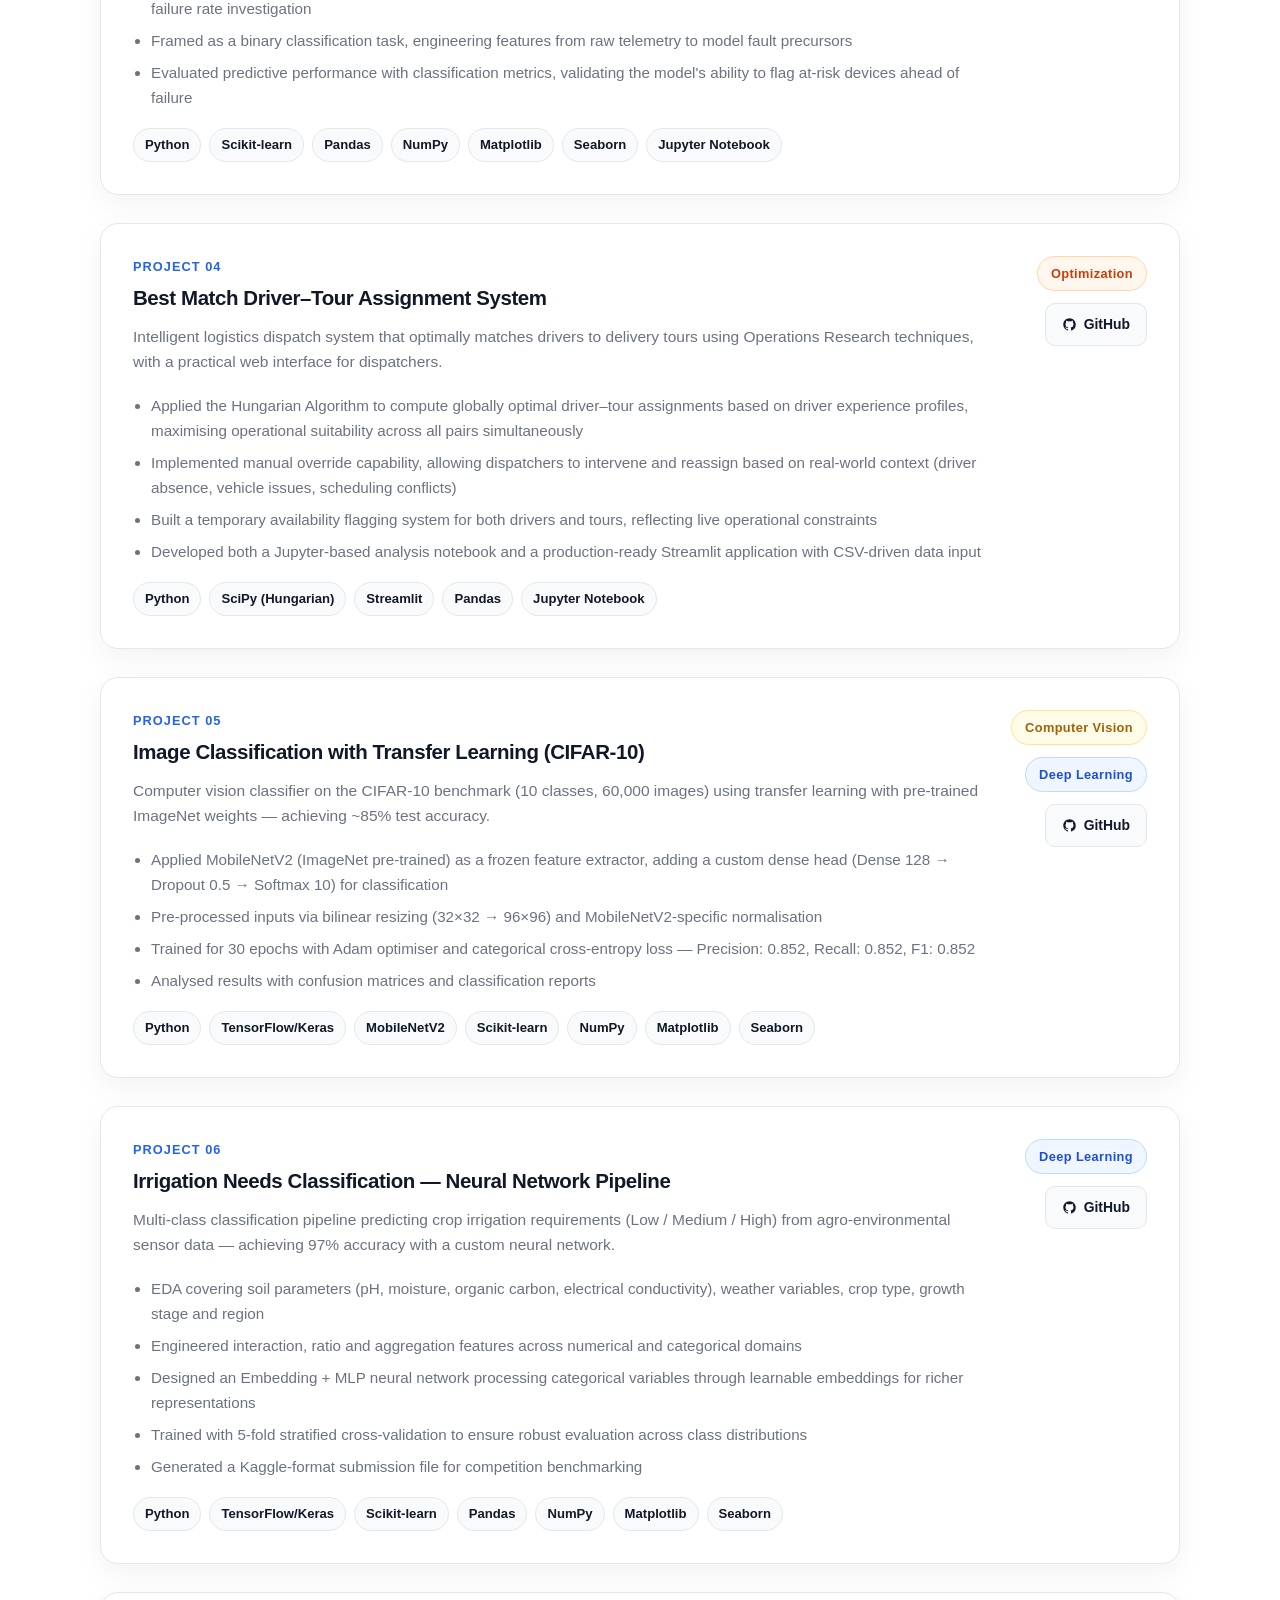
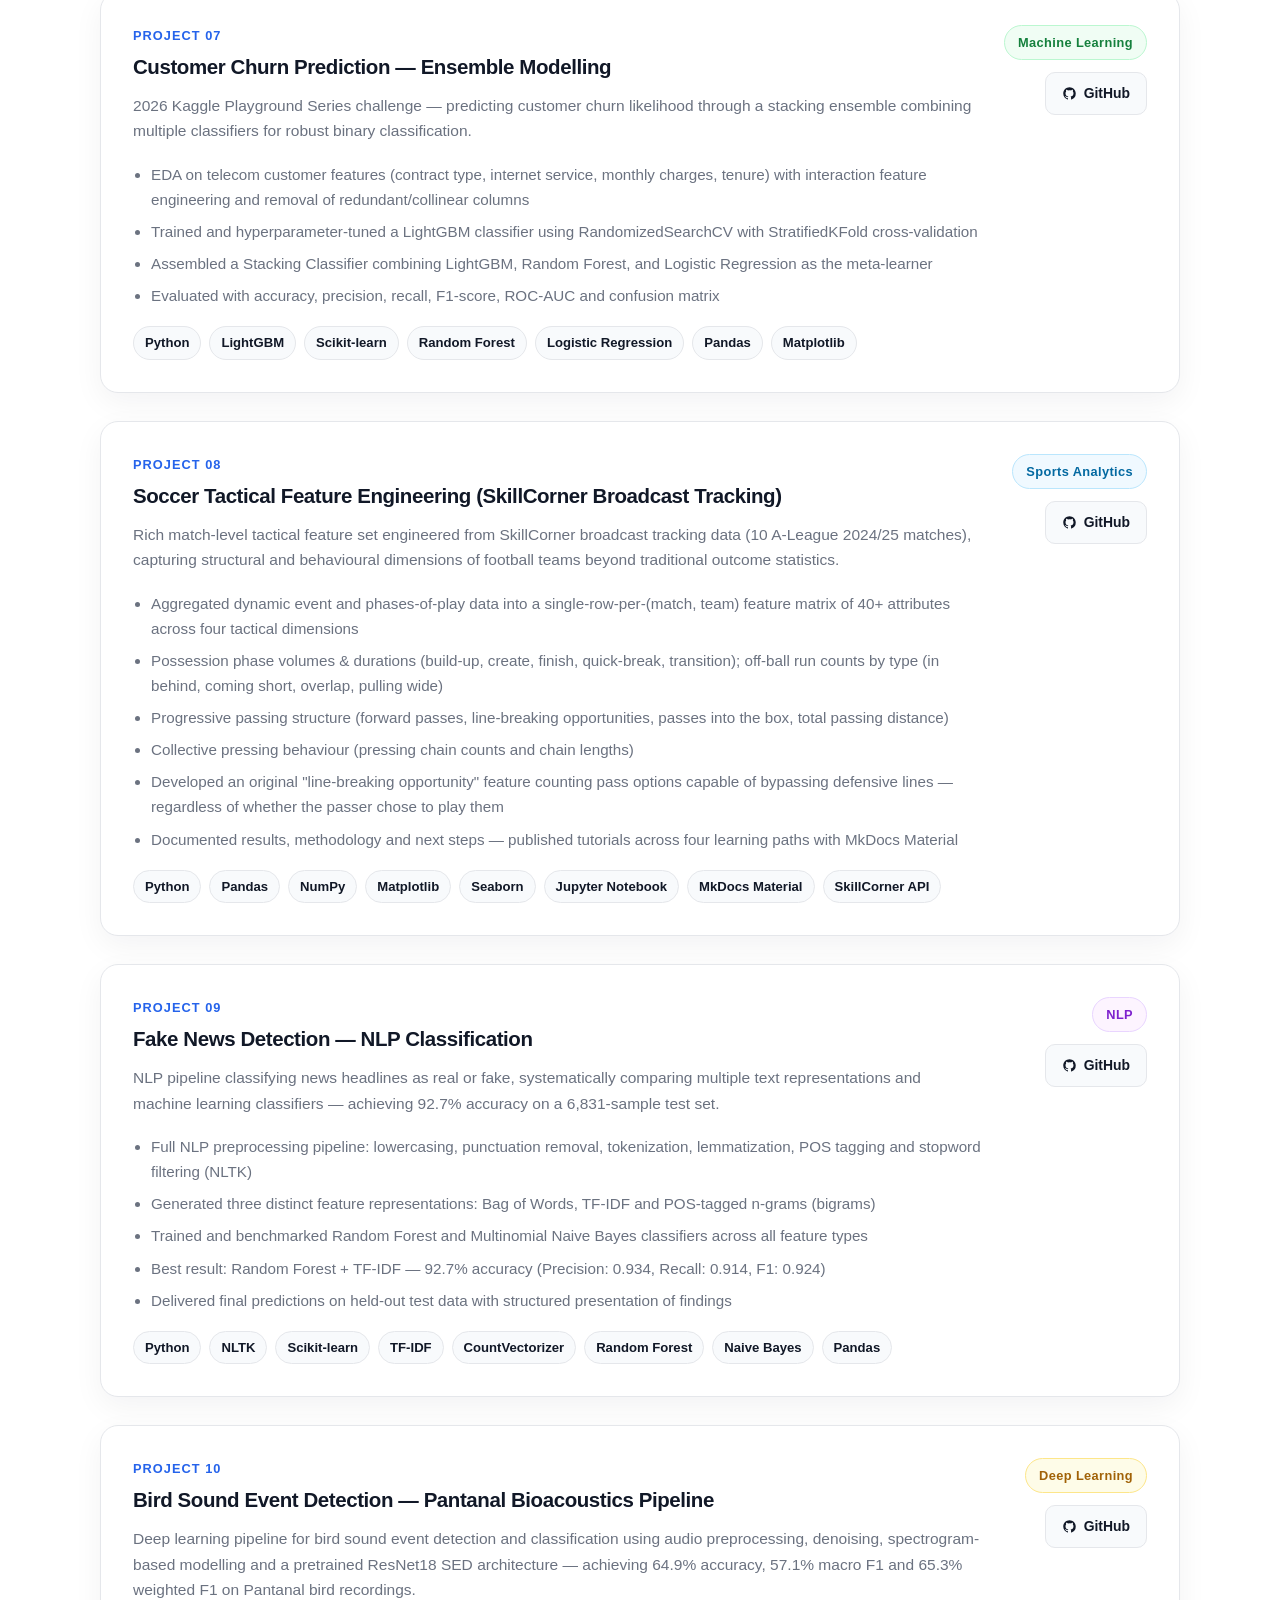
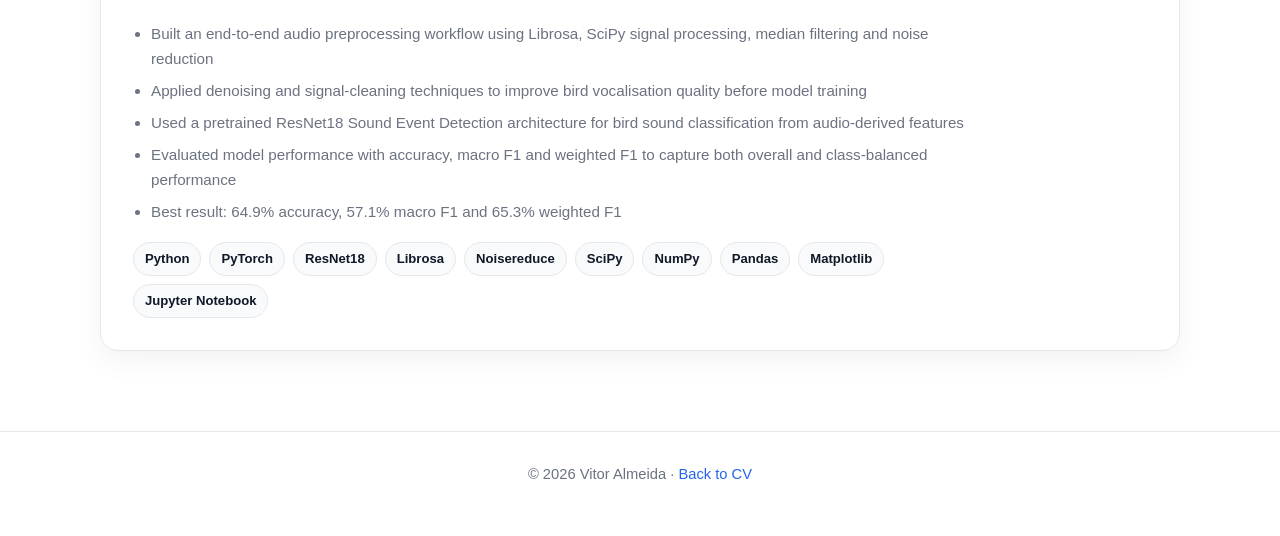
==== commit ad0468b7: "Update index.html" ====
--- a/cv/index.html
+++ b/cv/index.html
@@ -619,38 +619,45 @@
             </a>
           </div>
         </article>
- 
+ <!-- 10. Bird Sound Event Detection -->
+<article class="project-card">
+  <div>
+    <div class="project-num">Project 10</div>
+    <h2>Bird Sound Event Detection — Pantanal Bioacoustics Pipeline</h2>
+    <p class="description">
+      Deep learning pipeline for bird sound event detection and classification using audio preprocessing, denoising, spectrogram-based modelling and a pretrained ResNet18 SED architecture — achieving 64.9% accuracy, 57.1% macro F1 and 65.3% weighted F1 on Pantanal bird recordings.
+    </p>
+    <ul class="bullet-list">
+      <li>Built an end-to-end audio preprocessing workflow using Librosa, SciPy signal processing, median filtering and noise reduction</li>
+      <li>Applied denoising and signal-cleaning techniques to improve bird vocalisation quality before model training</li>
+      <li>Used a pretrained ResNet18 Sound Event Detection architecture for bird sound classification from audio-derived features</li>
+      <li>Evaluated model performance with accuracy, macro F1 and weighted F1 to capture both overall and class-balanced performance</li>
+      <li>Best result: 64.9% accuracy, 57.1% macro F1 and 65.3% weighted F1</li>
+    </ul>
+    <div class="tech-stack">
+      <span class="tech-tag">Python</span>
+      <span class="tech-tag">PyTorch</span>
+      <span class="tech-tag">ResNet18</span>
+      <span class="tech-tag">Librosa</span>
+      <span class="tech-tag">Noisereduce</span>
+      <span class="tech-tag">SciPy</span>
+      <span class="tech-tag">NumPy</span>
+      <span class="tech-tag">Pandas</span>
+      <span class="tech-tag">Matplotlib</span>
+      <span class="tech-tag">Jupyter Notebook</span>
+    </div>
+  </div>
+  <div class="project-meta">
+    <span class="category-badge badge-cv">Deep Learning</span>
+    <a class="github-link" href="https://github.com/VitorAlmeida87/Bird-Sound-Project" target="_blank" rel="noopener noreferrer">
+      <svg viewBox="0 0 24 24" fill="currentColor"><path d="M12 2C6.477 2 2 6.484 2 12.017c0 4.425 2.865 8.18 6.839 9.504.5.092.682-.217.682-.483 0-.237-.008-.868-.013-1.703-2.782.605-3.369-1.343-3.369-1.343-.454-1.158-1.11-1.466-1.11-1.466-.908-.62.069-.608.069-.608 1.003.07 1.531 1.032 1.531 1.032.892 1.53 2.341 1.088 2.91.832.092-.647.35-1.088.636-1.338-2.22-.253-4.555-1.113-4.555-4.951 0-1.093.39-1.988 1.029-2.688-.103-.253-.446-1.272.098-2.65 0 0 .84-.27 2.75 1.026A9.564 9.564 0 0112 6.844c.85.004 1.705.115 2.504.337 1.909-1.296 2.747-1.027 2.747-1.027.546 1.379.202 2.398.1 2.651.64.7 1.028 1.595 1.028 2.688 0 3.848-2.339 4.695-4.566 4.943.359.309.678.92.678 1.855 0 1.338-.012 2.419-.012 2.747 0 .268.18.58.688.482A10.019 10.019 0 0022 12.017C22 6.484 17.522 2 12 2z"/></svg>
+      GitHub
+    </a>
+  </div>
+</article>
       </div><!-- /projects-list -->
     </div>
   </section>
-  <section class="project-card">
-  <p class="project-number">Project 10</p>
-
-  <h2>Bird Sound Event Detection — Pantanal Bioacoustics Pipeline</h2>
-
-  <p>
-    Deep learning pipeline for bird sound event detection and classification using audio preprocessing,
-    denoising, spectrogram-based modelling and a pretrained ResNet18 SED architecture — developed for
-    bioacoustic analysis of Pantanal bird recordings.
-  </p>
-
-  <ul>
-    <li>Built an end-to-end audio preprocessing workflow using Librosa, SciPy signal processing, median filtering and noise reduction</li>
-    <li>Applied denoising and signal-cleaning techniques to improve bird vocalisation quality before model training</li>
-    <li>Used a pretrained ResNet18 Sound Event Detection architecture for bird sound classification from audio-derived features</li>
-    <li>Evaluated model performance with accuracy, macro F1 and weighted F1 to capture both overall and class-balanced performance</li>
-    <li>Achieved 64.9% accuracy, 57.1% macro F1 and 65.3% weighted F1 on the classification task</li>
-  </ul>
-
-  <p class="tech-stack">
-    Python PyTorch ResNet18 Librosa Noisereduce SciPy NumPy Pandas Matplotlib Jupyter Notebook
-  </p>
-
-  <p class="project-tags">
-    Deep Learning Audio Classification Bioacoustics
-    <a href="https://github.com/VitorAlmeida87/Bird-Sound-Project" target="_blank" rel="noopener noreferrer">GitHub</a>
-  </p>
-</section>
 </main>
  
 <footer>
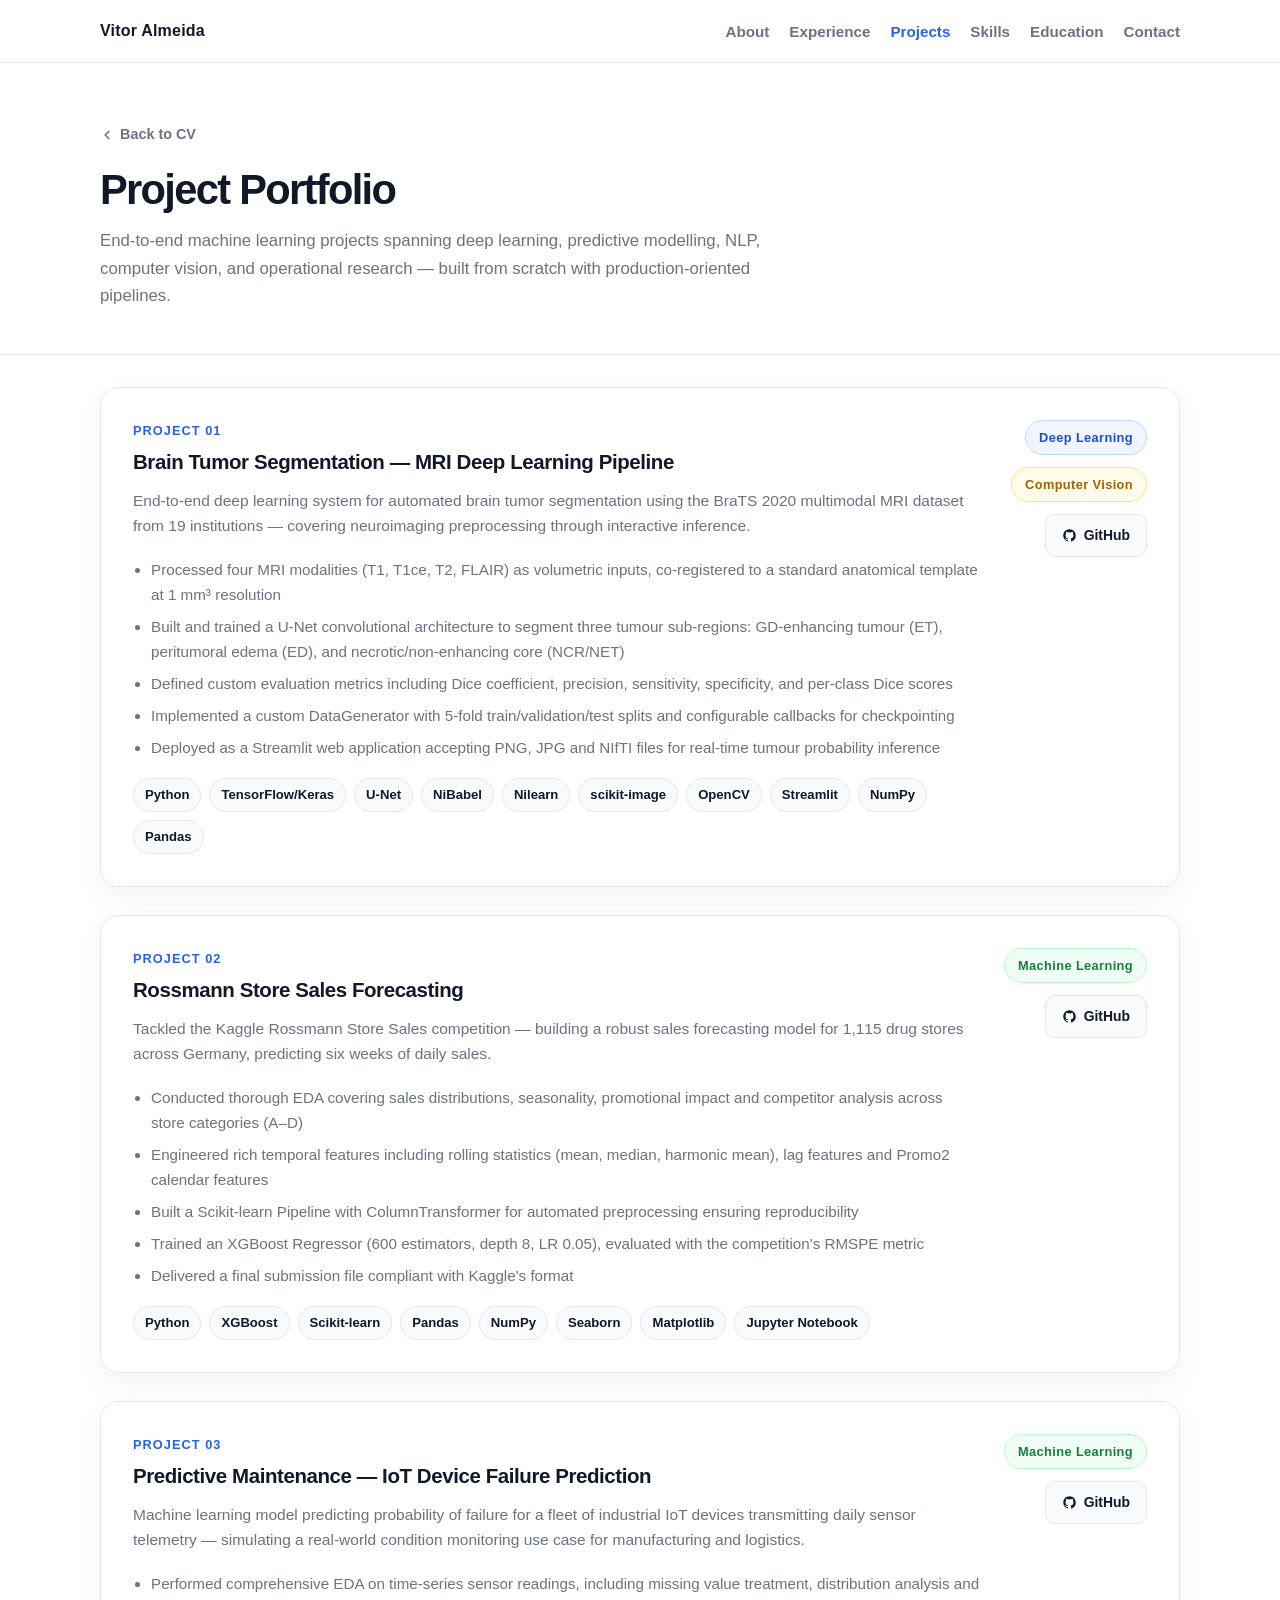
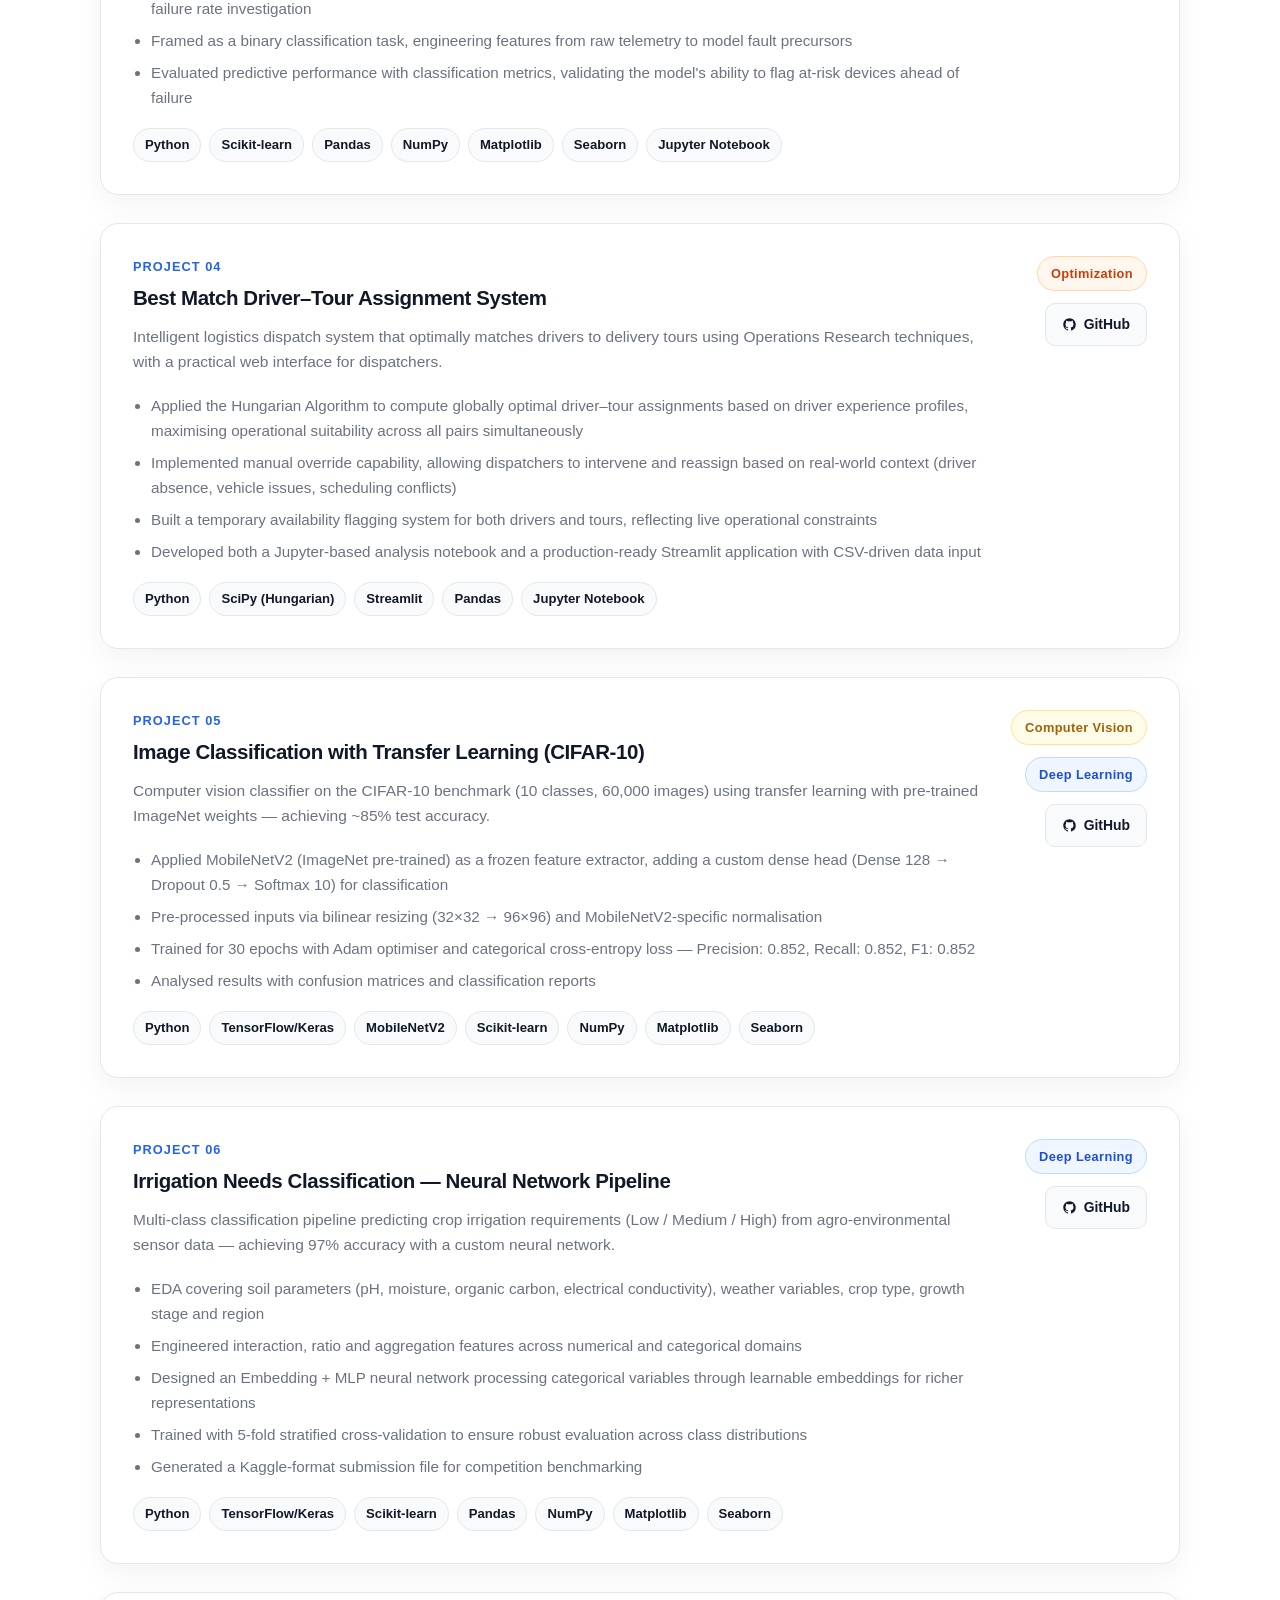
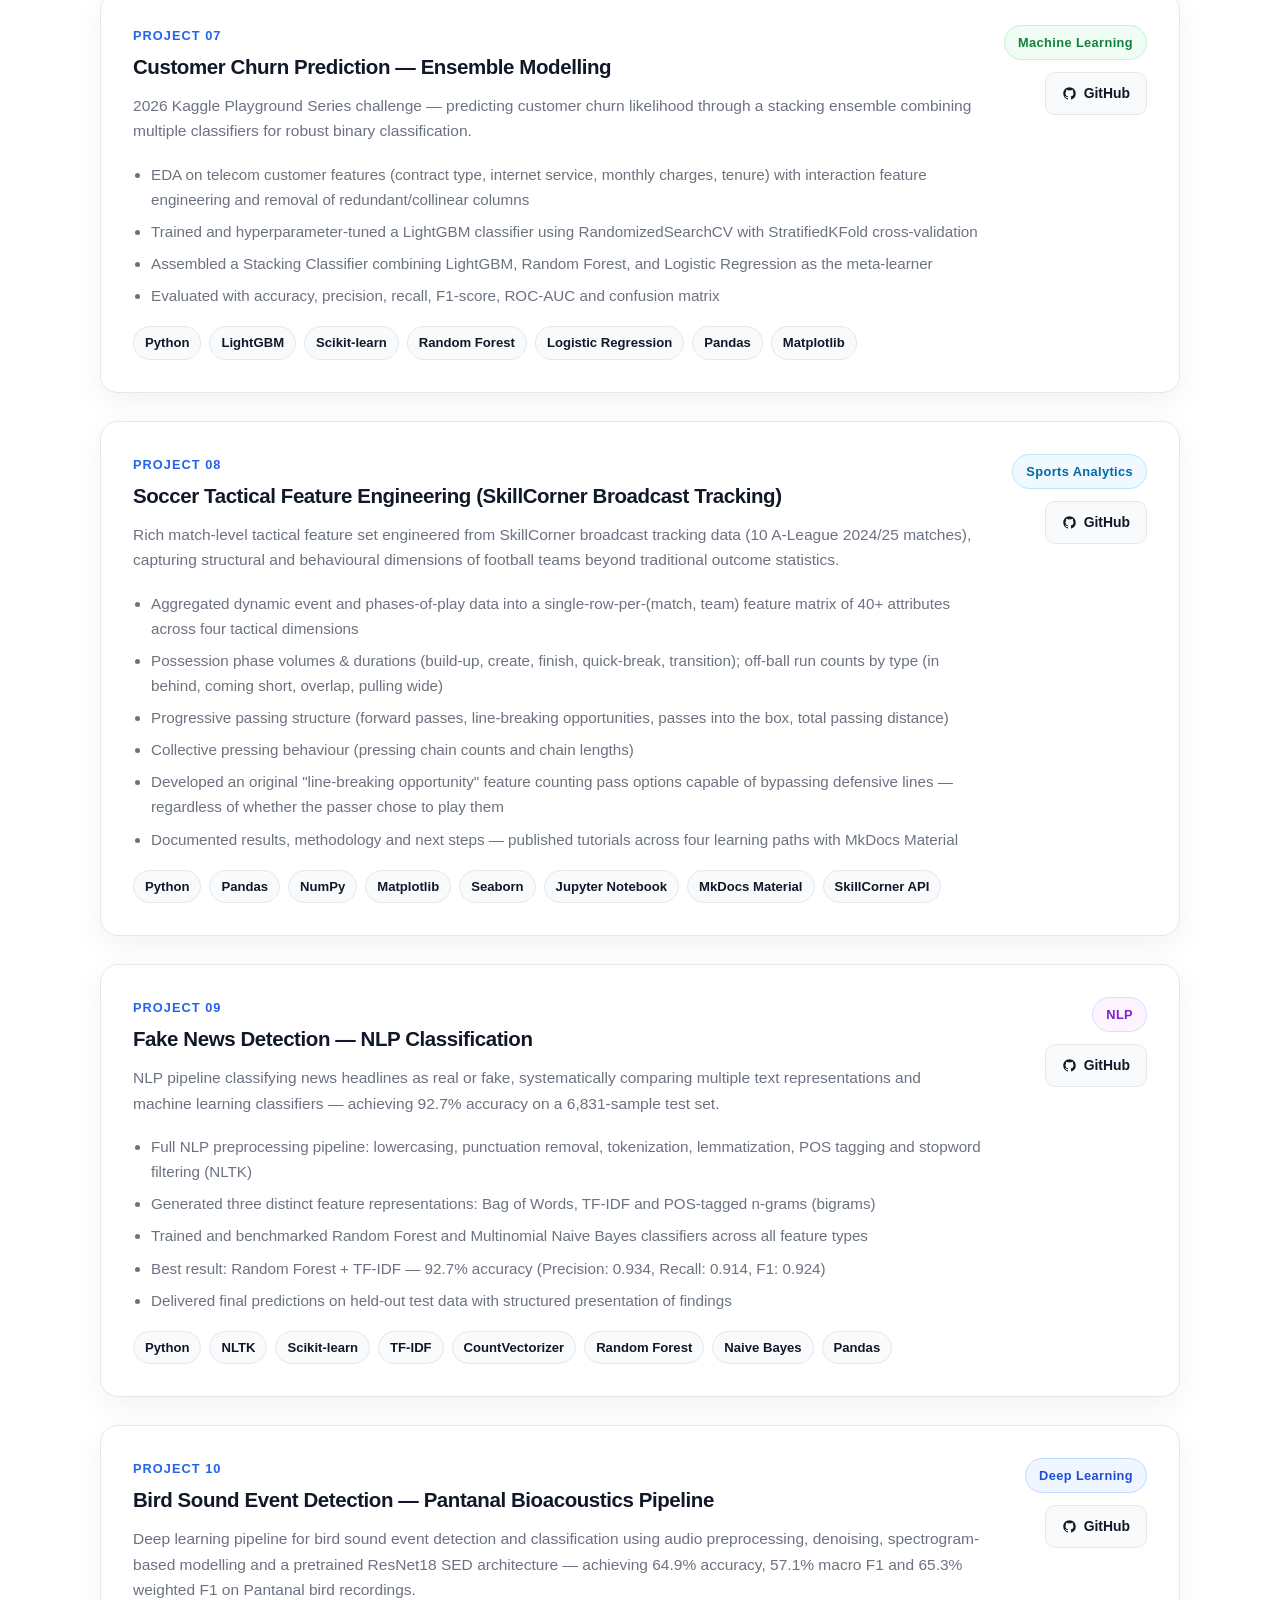
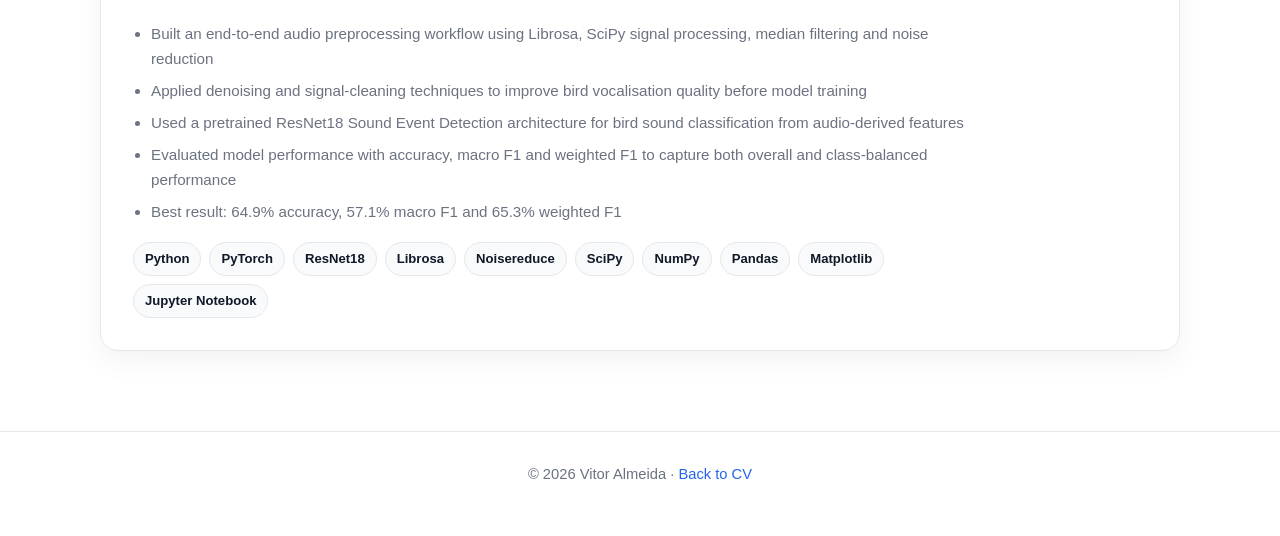
==== commit 40c90fb6: "Reintroduce Bird Sound Event Detection project details" ====
--- a/cv/index.html
+++ b/cv/index.html
@@ -308,8 +308,6 @@
  
   <section class="projects-section">
     <div class="container">
- 
- 
       <div class="projects-list">
  
         <!-- 1. Brain Tumor -->
@@ -619,42 +617,44 @@
             </a>
           </div>
         </article>
- <!-- 10. Bird Sound Event Detection -->
-<article class="project-card">
-  <div>
-    <div class="project-num">Project 10</div>
-    <h2>Bird Sound Event Detection — Pantanal Bioacoustics Pipeline</h2>
-    <p class="description">
-      Deep learning pipeline for bird sound event detection and classification using audio preprocessing, denoising, spectrogram-based modelling and a pretrained ResNet18 SED architecture — achieving 64.9% accuracy, 57.1% macro F1 and 65.3% weighted F1 on Pantanal bird recordings.
-    </p>
-    <ul class="bullet-list">
-      <li>Built an end-to-end audio preprocessing workflow using Librosa, SciPy signal processing, median filtering and noise reduction</li>
-      <li>Applied denoising and signal-cleaning techniques to improve bird vocalisation quality before model training</li>
-      <li>Used a pretrained ResNet18 Sound Event Detection architecture for bird sound classification from audio-derived features</li>
-      <li>Evaluated model performance with accuracy, macro F1 and weighted F1 to capture both overall and class-balanced performance</li>
-      <li>Best result: 64.9% accuracy, 57.1% macro F1 and 65.3% weighted F1</li>
-    </ul>
-    <div class="tech-stack">
-      <span class="tech-tag">Python</span>
-      <span class="tech-tag">PyTorch</span>
-      <span class="tech-tag">ResNet18</span>
-      <span class="tech-tag">Librosa</span>
-      <span class="tech-tag">Noisereduce</span>
-      <span class="tech-tag">SciPy</span>
-      <span class="tech-tag">NumPy</span>
-      <span class="tech-tag">Pandas</span>
-      <span class="tech-tag">Matplotlib</span>
-      <span class="tech-tag">Jupyter Notebook</span>
-    </div>
-  </div>
-  <div class="project-meta">
-    <span class="category-badge badge-cv">Deep Learning</span>
-    <a class="github-link" href="https://github.com/VitorAlmeida87/Bird-Sound-Project" target="_blank" rel="noopener noreferrer">
-      <svg viewBox="0 0 24 24" fill="currentColor"><path d="M12 2C6.477 2 2 6.484 2 12.017c0 4.425 2.865 8.18 6.839 9.504.5.092.682-.217.682-.483 0-.237-.008-.868-.013-1.703-2.782.605-3.369-1.343-3.369-1.343-.454-1.158-1.11-1.466-1.11-1.466-.908-.62.069-.608.069-.608 1.003.07 1.531 1.032 1.531 1.032.892 1.53 2.341 1.088 2.91.832.092-.647.35-1.088.636-1.338-2.22-.253-4.555-1.113-4.555-4.951 0-1.093.39-1.988 1.029-2.688-.103-.253-.446-1.272.098-2.65 0 0 .84-.27 2.75 1.026A9.564 9.564 0 0112 6.844c.85.004 1.705.115 2.504.337 1.909-1.296 2.747-1.027 2.747-1.027.546 1.379.202 2.398.1 2.651.64.7 1.028 1.595 1.028 2.688 0 3.848-2.339 4.695-4.566 4.943.359.309.678.92.678 1.855 0 1.338-.012 2.419-.012 2.747 0 .268.18.58.688.482A10.019 10.019 0 0022 12.017C22 6.484 17.522 2 12 2z"/></svg>
-      GitHub
-    </a>
-  </div>
-</article>
+
+        <!-- 10. Bird Sound Event Detection -->
+        <article class="project-card">
+          <div>
+            <div class="project-num">Project 10</div>
+            <h2>Bird Sound Event Detection — Pantanal Bioacoustics Pipeline</h2>
+            <p class="description">
+              Deep learning pipeline for bird sound event detection and classification using audio preprocessing, denoising, spectrogram-based modelling and a pretrained ResNet18 SED architecture — achieving 64.9% accuracy, 57.1% macro F1 and 65.3% weighted F1 on Pantanal bird recordings.
+            </p>
+            <ul class="bullet-list">
+              <li>Built an end-to-end audio preprocessing workflow using Librosa, SciPy signal processing, median filtering and noise reduction</li>
+              <li>Applied denoising and signal-cleaning techniques to improve bird vocalisation quality before model training</li>
+              <li>Used a pretrained ResNet18 Sound Event Detection architecture for bird sound classification from audio-derived features</li>
+              <li>Evaluated model performance with accuracy, macro F1 and weighted F1 to capture both overall and class-balanced performance</li>
+              <li>Best result: 64.9% accuracy, 57.1% macro F1 and 65.3% weighted F1</li>
+            </ul>
+            <div class="tech-stack">
+              <span class="tech-tag">Python</span>
+              <span class="tech-tag">PyTorch</span>
+              <span class="tech-tag">ResNet18</span>
+              <span class="tech-tag">Librosa</span>
+              <span class="tech-tag">Noisereduce</span>
+              <span class="tech-tag">SciPy</span>
+              <span class="tech-tag">NumPy</span>
+              <span class="tech-tag">Pandas</span>
+              <span class="tech-tag">Matplotlib</span>
+              <span class="tech-tag">Jupyter Notebook</span>
+            </div>
+          </div>
+          <div class="project-meta">
+            <span class="category-badge badge-dl">Deep Learning</span>
+            <a class="github-link" href="https://github.com/VitorAlmeida87/Bird-Sound-Project" target="_blank" rel="noopener noreferrer">
+              <svg viewBox="0 0 24 24" fill="currentColor"><path d="M12 2C6.477 2 2 6.484 2 12.017c0 4.425 2.865 8.18 6.839 9.504.5.092.682-.217.682-.483 0-.237-.008-.868-.013-1.703-2.782.605-3.369-1.343-3.369-1.343-.454-1.158-1.11-1.466-1.11-1.466-.908-.62.069-.608.069-.608 1.003.07 1.531 1.032 1.531 1.032.892 1.53 2.341 1.088 2.91.832.092-.647.35-1.088.636-1.338-2.22-.253-4.555-1.113-4.555-4.951 0-1.093.39-1.988 1.029-2.688-.103-.253-.446-1.272.098-2.65 0 0 .84-.27 2.75 1.026A9.564 9.564 0 0112 6.844c.85.004 1.705.115 2.504.337 1.909-1.296 2.747-1.027 2.747-1.027.546 1.379.202 2.398.1 2.651.64.7 1.028 1.595 1.028 2.688 0 3.848-2.339 4.695-4.566 4.943.359.309.678.92.678 1.855 0 1.338-.012 2.419-.012 2.747 0 .268.18.58.688.482A10.019 10.019 0 0022 12.017C22 6.484 17.522 2 12 2z"/></svg>
+              GitHub
+            </a>
+          </div>
+        </article>
+
       </div><!-- /projects-list -->
     </div>
   </section>
